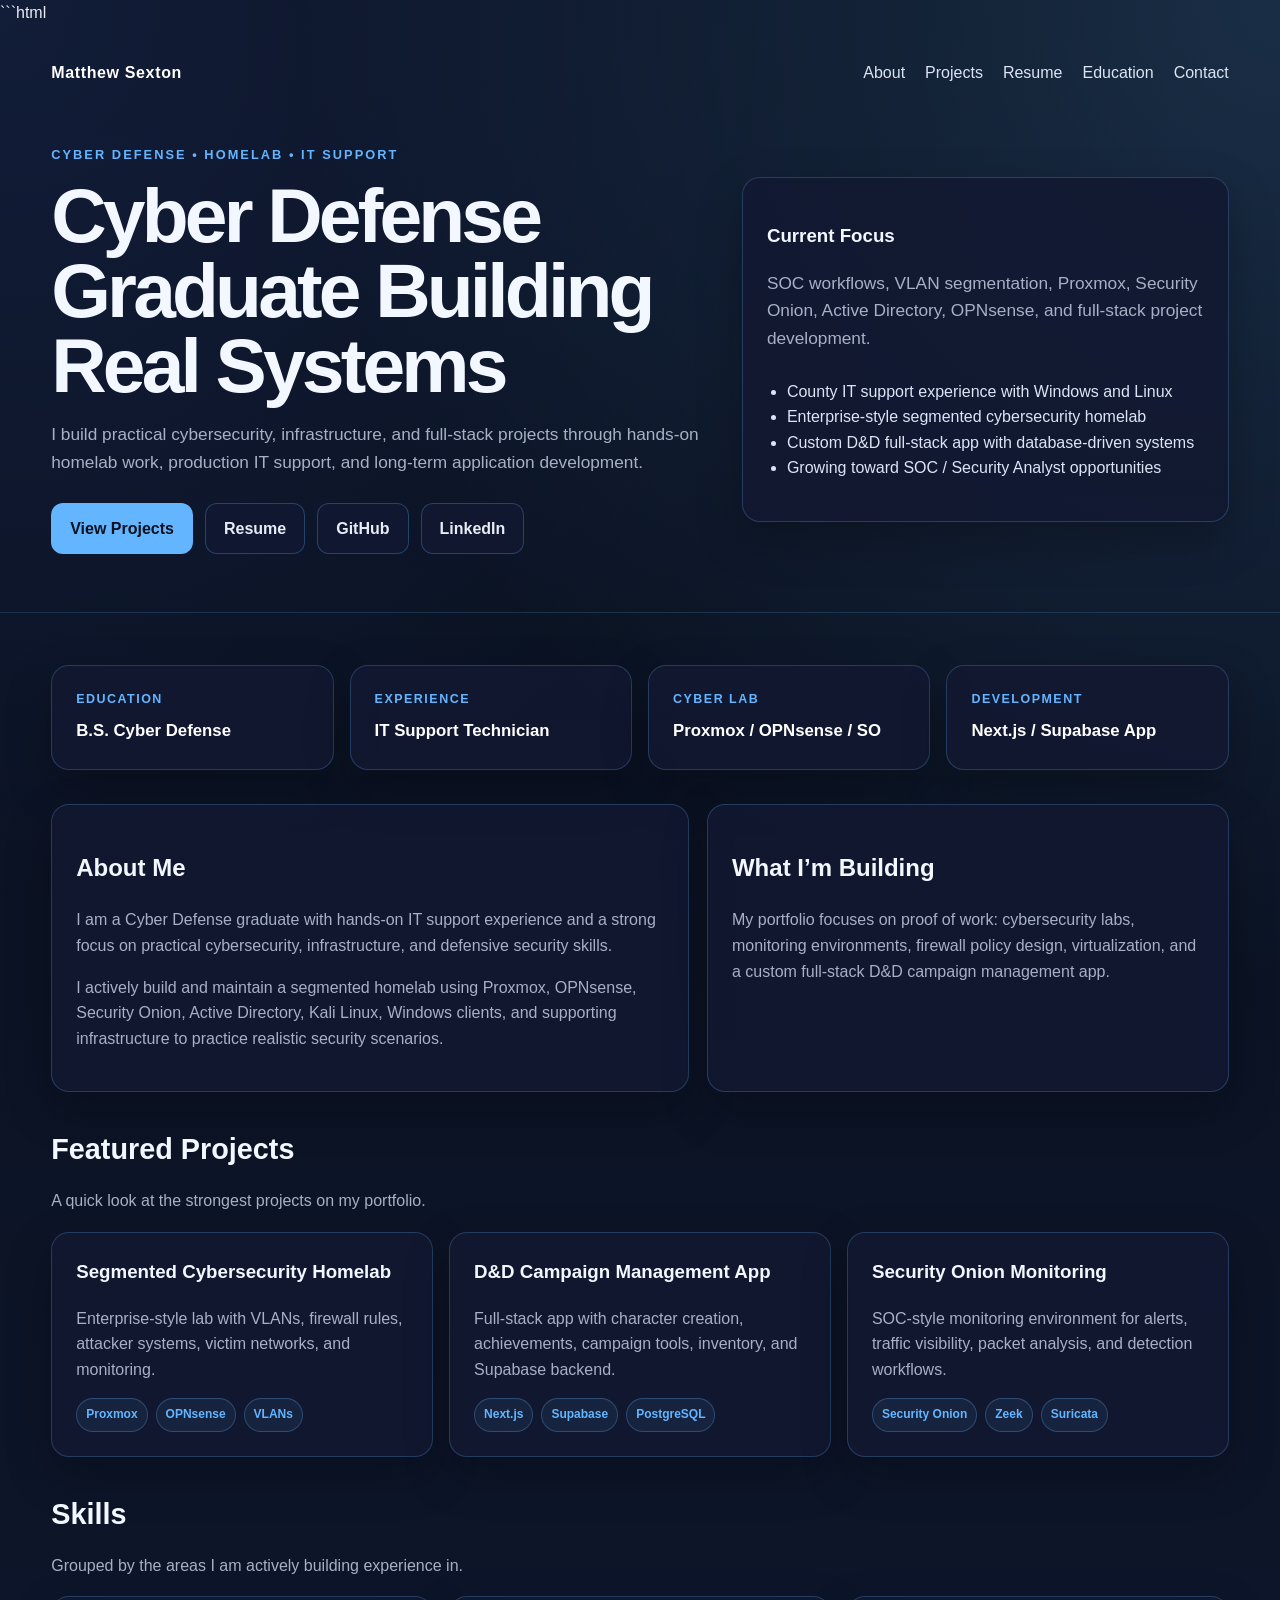
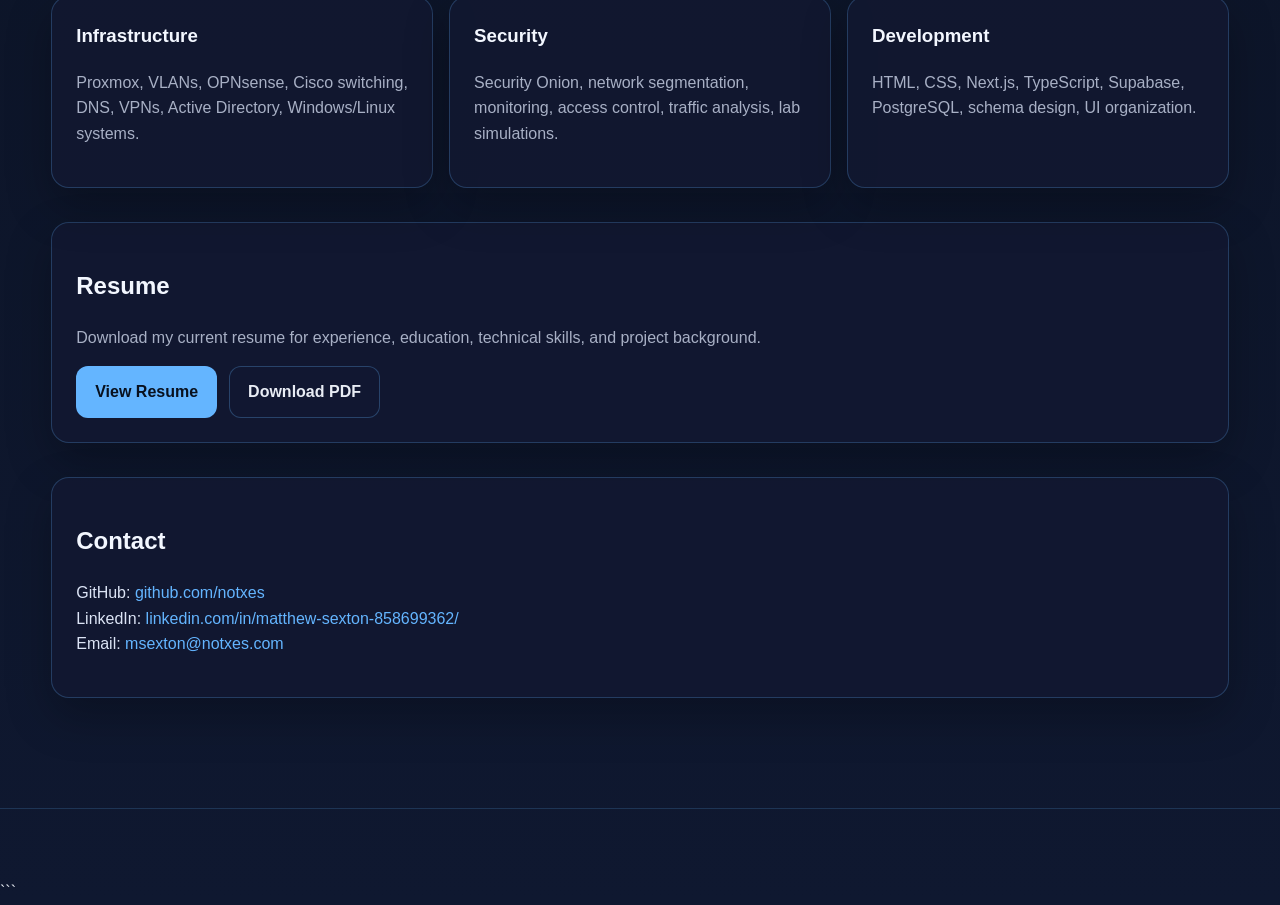
==== index.html @ 9b7f0217 "Update index.html" ====
```html
<!DOCTYPE html>
<html lang="en">
<head>
  <meta charset="UTF-8" />
  <meta name="viewport" content="width=device-width, initial-scale=1.0" />
  <title>Matthew Sexton | Cyber Defense</title>
  <meta name="description" content="Cyber Defense graduate, homelab builder, IT support technician, and full-stack project builder." />

  <style>
    * { box-sizing: border-box; }

    body {
      margin: 0;
      font-family: Arial, Helvetica, sans-serif;
      background:
        radial-gradient(circle at top right, rgba(100,181,255,.18), transparent 35%),
        radial-gradient(circle at top left, rgba(80,120,255,.12), transparent 32%),
        linear-gradient(180deg, #09101d 0%, #0f1830 100%);
      color: #e8ecf4;
      line-height: 1.6;
    }

    a { color: #64b5ff; text-decoration: none; }
    a:hover { text-decoration: underline; }

    .container {
      width: min(1180px, 92%);
      margin: 0 auto;
    }

    header {
      padding: 34px 0 58px;
      border-bottom: 1px solid rgba(100,181,255,.18);
    }

    nav {
      display: flex;
      justify-content: space-between;
      align-items: center;
      gap: 18px;
      flex-wrap: wrap;
      margin-bottom: 60px;
    }

    .brand {
      font-weight: 900;
      letter-spacing: .04em;
      color: #fff;
    }

    .nav-links {
      display: flex;
      gap: 20px;
      flex-wrap: wrap;
    }

    .nav-links a {
      color: #dce4f5;
    }

    .hero {
      display: grid;
      grid-template-columns: 1.15fr .85fr;
      gap: 32px;
      align-items: center;
    }

    .eyebrow {
      color: #64b5ff;
      font-size: .8rem;
      font-weight: 900;
      letter-spacing: .16em;
      text-transform: uppercase;
      margin-bottom: 12px;
    }

    h1 {
      margin: 0 0 18px;
      font-size: clamp(2.8rem, 6vw, 5rem);
      line-height: .98;
      letter-spacing: -.05em;
      color: #f3f7ff;
    }

    h2, h3 {
      color: #f3f7ff;
    }

    .hero p,
    .muted {
      color: #a8b0c5;
    }

    .hero p {
      max-width: 720px;
      font-size: 1.08rem;
      margin-bottom: 26px;
    }

    .cta-row {
      display: flex;
      gap: 12px;
      flex-wrap: wrap;
    }

    .btn {
      display: inline-flex;
      align-items: center;
      justify-content: center;
      padding: 12px 18px;
      border-radius: 12px;
      border: 1px solid rgba(100,181,255,.28);
      background: rgba(18,25,49,.88);
      color: #e8ecf4;
      font-weight: 800;
    }

    .btn.primary {
      background: #64b5ff;
      color: #08111f;
      border-color: transparent;
    }

    .btn:hover {
      text-decoration: none;
      transform: translateY(-1px);
    }

    .card {
      background: rgba(18,25,49,.84);
      border: 1px solid rgba(100,181,255,.24);
      border-radius: 18px;
      padding: 24px;
      box-shadow: 0 18px 45px rgba(0,0,0,.25);
    }

    .hero-card ul {
      padding-left: 20px;
      color: #dce4f5;
    }

    main {
      padding: 52px 0 76px;
    }

    section {
      margin-bottom: 34px;
    }

    .section-heading {
      margin-bottom: 18px;
    }

    .section-heading h2 {
      margin: 0 0 6px;
      font-size: 1.8rem;
    }

    .quick-grid,
    .project-grid,
    .skills-grid {
      display: grid;
      grid-template-columns: repeat(4, 1fr);
      gap: 16px;
    }

    .project-grid,
    .skills-grid {
      grid-template-columns: repeat(3, 1fr);
    }

    .mini-card span {
      display: block;
      color: #64b5ff;
      font-size: .78rem;
      font-weight: 900;
      letter-spacing: .12em;
      text-transform: uppercase;
      margin-bottom: 8px;
    }

    .mini-card strong {
      display: block;
      color: #fff;
      font-size: 1.05rem;
    }

    .project-card h3,
    .skill-card h3 {
      margin-top: 0;
    }

    .project-card p,
    .skill-card p {
      color: #a8b0c5;
    }

    .tag-row {
      display: flex;
      gap: 8px;
      flex-wrap: wrap;
      margin-top: 14px;
    }

    .tag {
      padding: 6px 9px;
      border-radius: 999px;
      border: 1px solid rgba(100,181,255,.28);
      color: #64b5ff;
      background: rgba(100,181,255,.08);
      font-size: .75rem;
      font-weight: 800;
    }

    .about-grid {
      display: grid;
      grid-template-columns: 1.1fr .9fr;
      gap: 18px;
    }

    .contact-card p {
      color: #dce4f5;
    }

    footer {
      padding: 26px 0 44px;
      border-top: 1px solid rgba(100,181,255,.18);
      color: #a8b0c5;
    }

    @media (max-width: 950px) {
      .hero,
      .about-grid,
      .quick-grid,
      .project-grid,
      .skills-grid {
        grid-template-columns: 1fr;
      }

      nav {
        align-items: flex-start;
      }
    }
  </style>
</head>

<body>
  <header>
    <div class="container">
      <nav>
        <div class="brand">Matthew Sexton</div>
        <div class="nav-links">
          <a href="#about">About</a>
          <a href="projects.html">Projects</a>
          <a href="#resume">Resume</a>
          <a href="education.html">Education</a>
          <a href="#contact">Contact</a>
        </div>
      </nav>

      <div class="hero">
        <div>
          <div class="eyebrow">Cyber Defense • Homelab • IT Support</div>
          <h1>Cyber Defense Graduate Building Real Systems</h1>
          <p>
            I build practical cybersecurity, infrastructure, and full-stack projects through hands-on homelab work,
            production IT support, and long-term application development.
          </p>

          <div class="cta-row">
            <a class="btn primary" href="projects.html">View Projects</a>
            <a class="btn" href="images/resume.pdf" target="_blank">Resume</a>
            <a class="btn" href="https://github.com/notxes" target="_blank" rel="noopener noreferrer">GitHub</a>
            <a class="btn" href="https://www.linkedin.com/in/matthew-sexton-858699362/" target="_blank" rel="noopener noreferrer">LinkedIn</a>
          </div>
        </div>

        <div class="card hero-card">
          <h3>Current Focus</h3>
          <p class="muted">
            SOC workflows, VLAN segmentation, Proxmox, Security Onion, Active Directory, OPNsense,
            and full-stack project development.
          </p>
          <ul>
            <li>County IT support experience with Windows and Linux</li>
            <li>Enterprise-style segmented cybersecurity homelab</li>
            <li>Custom D&D full-stack app with database-driven systems</li>
            <li>Growing toward SOC / Security Analyst opportunities</li>
          </ul>
        </div>
      </div>
    </div>
  </header>

  <main class="container">

    <section class="quick-grid">
      <div class="card mini-card"><span>Education</span><strong>B.S. Cyber Defense</strong></div>
      <div class="card mini-card"><span>Experience</span><strong>IT Support Technician</strong></div>
      <div class="card mini-card"><span>Cyber Lab</span><strong>Proxmox / OPNsense / SO</strong></div>
      <div class="card mini-card"><span>Development</span><strong>Next.js / Supabase App</strong></div>
    </section>

    <section id="about" class="about-grid">
      <div class="card">
        <h2>About Me</h2>
        <p class="muted">
          I am a Cyber Defense graduate with hands-on IT support experience and a strong focus on practical cybersecurity,
          infrastructure, and defensive security skills.
        </p>
        <p class="muted">
          I actively build and maintain a segmented homelab using Proxmox, OPNsense, Security Onion, Active Directory,
          Kali Linux, Windows clients, and supporting infrastructure to practice realistic security scenarios.
        </p>
      </div>

      <div class="card">
        <h2>What I’m Building</h2>
        <p class="muted">
          My portfolio focuses on proof of work: cybersecurity labs, monitoring environments, firewall policy design,
          virtualization, and a custom full-stack D&D campaign management app.
        </p>
      </div>
    </section>

    <section id="projects">
      <div class="section-heading">
        <h2>Featured Projects</h2>
        <p class="muted">A quick look at the strongest projects on my portfolio.</p>
      </div>

      <div class="project-grid">
        <article class="card project-card">
          <h3>Segmented Cybersecurity Homelab</h3>
          <p>Enterprise-style lab with VLANs, firewall rules, attacker systems, victim networks, and monitoring.</p>
          <div class="tag-row">
            <span class="tag">Proxmox</span><span class="tag">OPNsense</span><span class="tag">VLANs</span>
          </div>
        </article>

        <article class="card project-card">
          <h3>D&D Campaign Management App</h3>
          <p>Full-stack app with character creation, achievements, campaign tools, inventory, and Supabase backend.</p>
          <div class="tag-row">
            <span class="tag">Next.js</span><span class="tag">Supabase</span><span class="tag">PostgreSQL</span>
          </div>
        </article>

        <article class="card project-card">
          <h3>Security Onion Monitoring</h3>
          <p>SOC-style monitoring environment for alerts, traffic visibility, packet analysis, and detection workflows.</p>
          <div class="tag-row">
            <span class="tag">Security Onion</span><span class="tag">Zeek</span><span class="tag">Suricata</span>
          </div>
        </article>
      </div>
    </section>

    <section id="skills">
      <div class="section-heading">
        <h2>Skills</h2>
        <p class="muted">Grouped by the areas I am actively building experience in.</p>
      </div>

      <div class="skills-grid">
        <div class="card skill-card">
          <h3>Infrastructure</h3>
          <p>Proxmox, VLANs, OPNsense, Cisco switching, DNS, VPNs, Active Directory, Windows/Linux systems.</p>
        </div>

        <div class="card skill-card">
          <h3>Security</h3>
          <p>Security Onion, network segmentation, monitoring, access control, traffic analysis, lab simulations.</p>
        </div>

        <div class="card skill-card">
          <h3>Development</h3>
          <p>HTML, CSS, Next.js, TypeScript, Supabase, PostgreSQL, schema design, UI organization.</p>
        </div>
      </div>
    </section>

    <section id="resume" class="card">
      <h2>Resume</h2>
      <p class="muted">
        Download my current resume for experience, education, technical skills, and project background.
      </p>
      <div class="cta-row">
        <a class="btn primary" href="images/resume.pdf" target="_blank">View Resume</a>
        <a class="btn" href="images/resume.pdf" download>Download PDF</a>
      </div>
    </section>

    <section id="contact" class="card contact-card">
      <h2>Contact</h2>
      <p>
        GitHub: <a href="https://github.com/notxes" target="_blank" rel="noopener noreferrer">github.com/notxes</a><br />
        LinkedIn: <a href="https://www.linkedin.com/in/matthew-sexton-858699362/" target="_blank" rel="noopener noreferrer">linkedin.com/in/matthew-sexton-858699362/</a><br />
        Email: <a href="mailto:msexton@notxes.com">msexton@notxes.com</a>
      </p>
    </section>

  </main>

  <footer>
    <div class="container"></div>
  </footer>
</body>
</html>
```
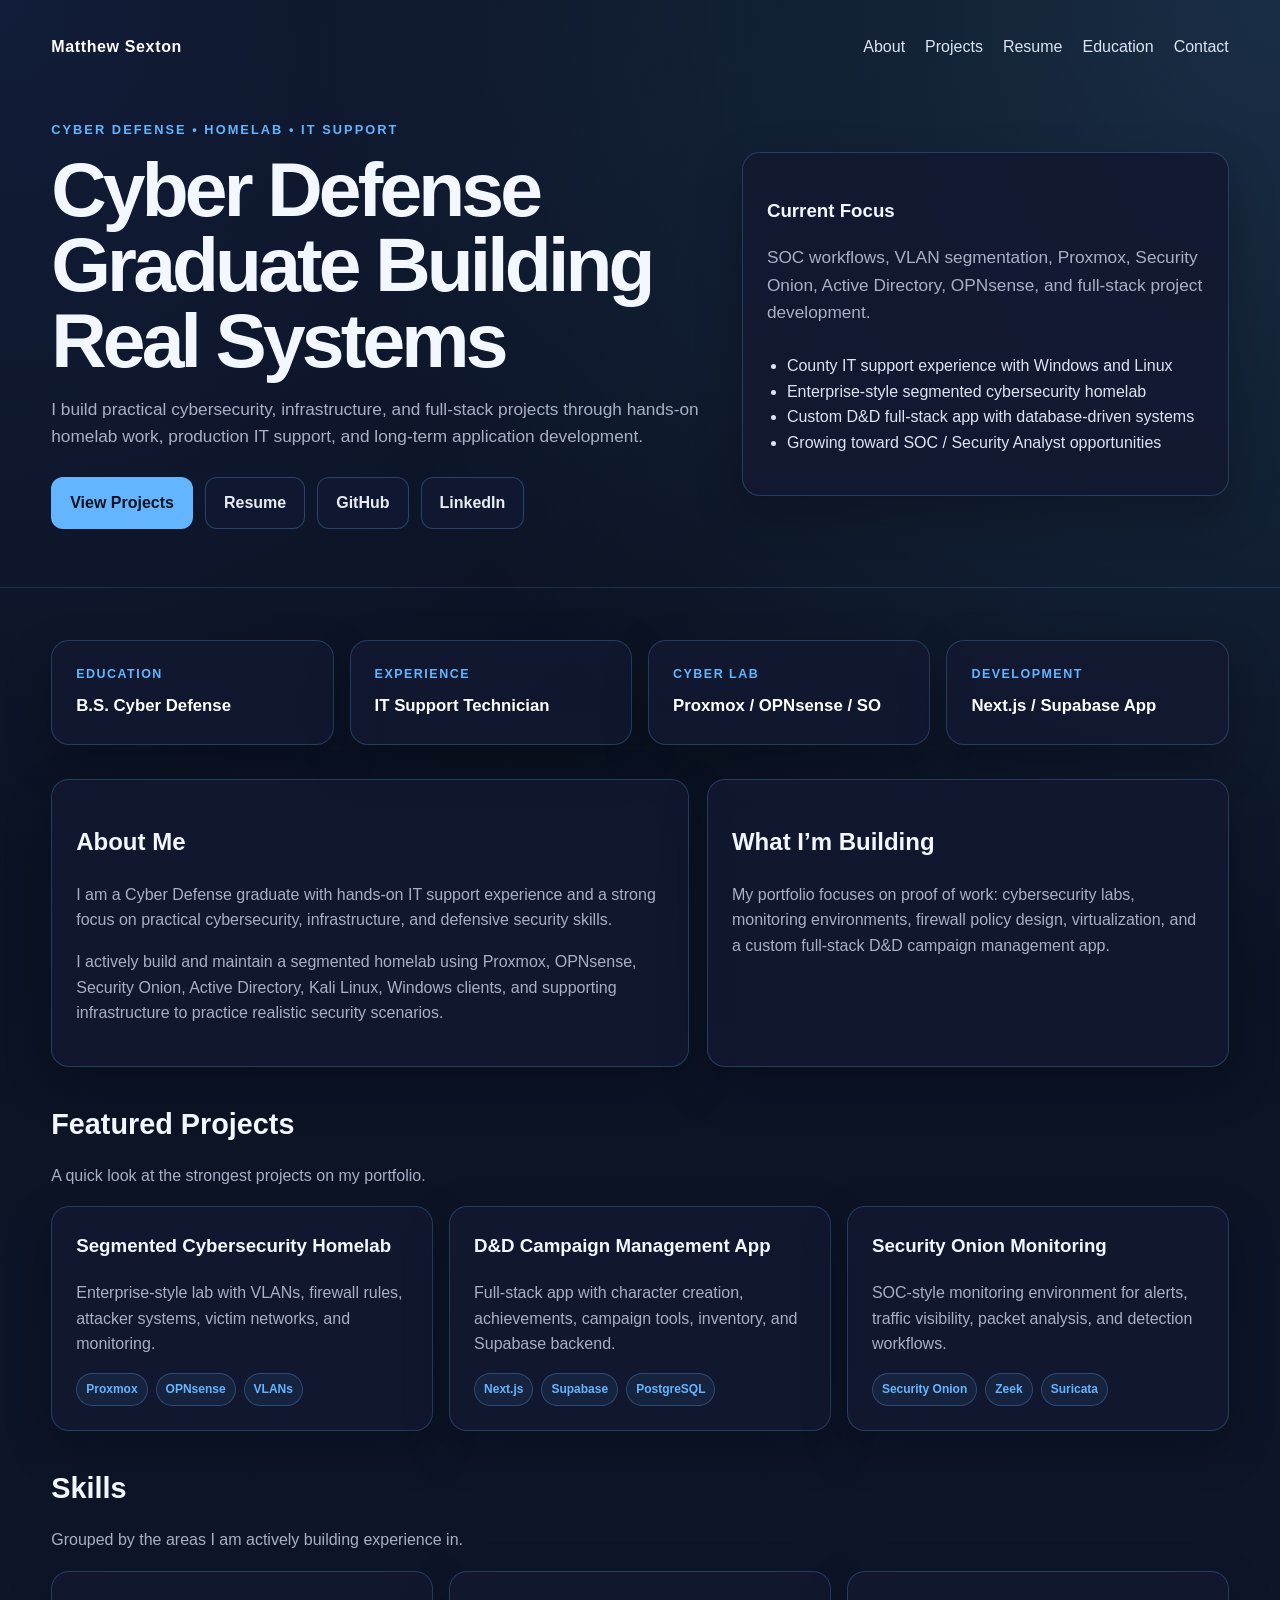
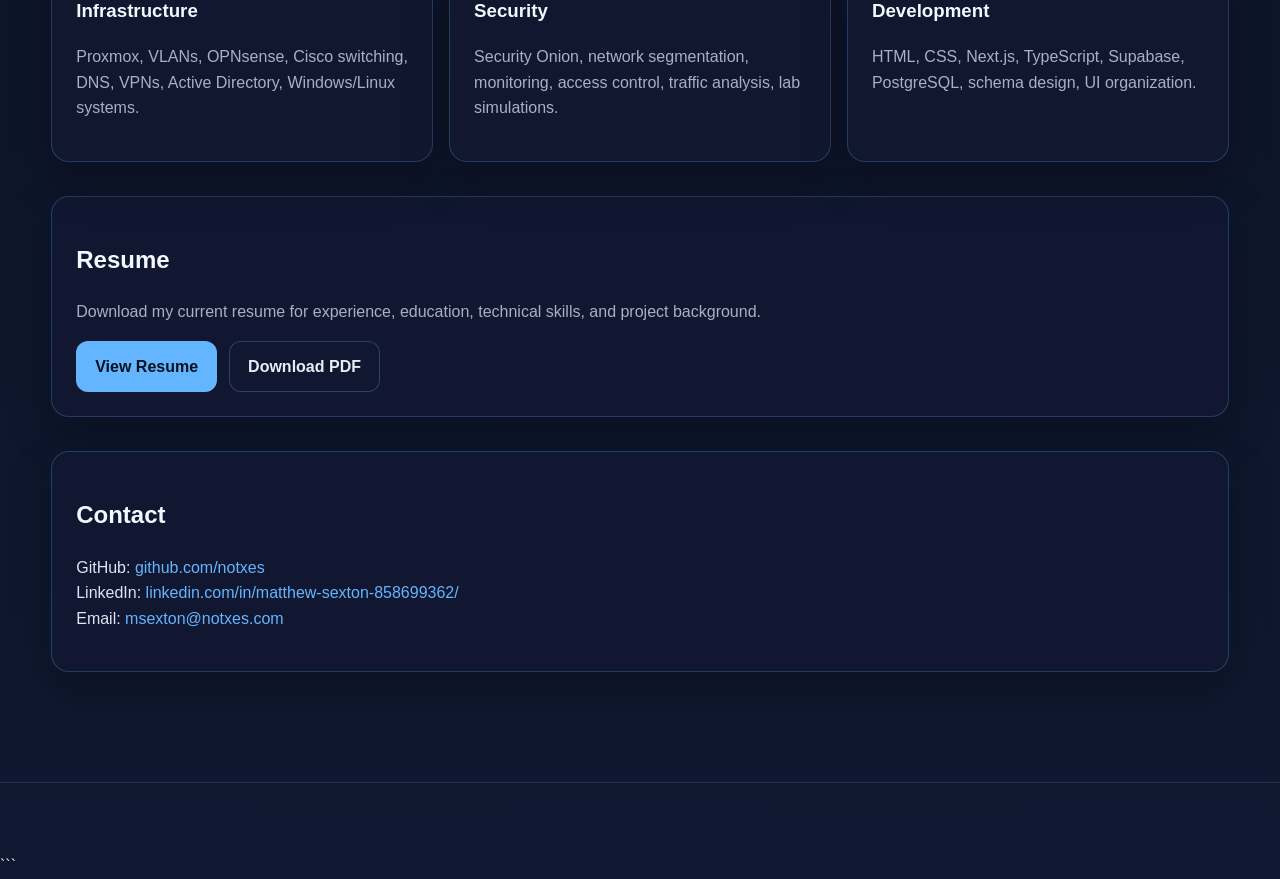
==== commit fa9935fc: "Update index.html" ====
--- a/index.html
+++ b/index.html
@@ -1,4 +1,3 @@
-```html
 <!DOCTYPE html>
 <html lang="en">
 <head>
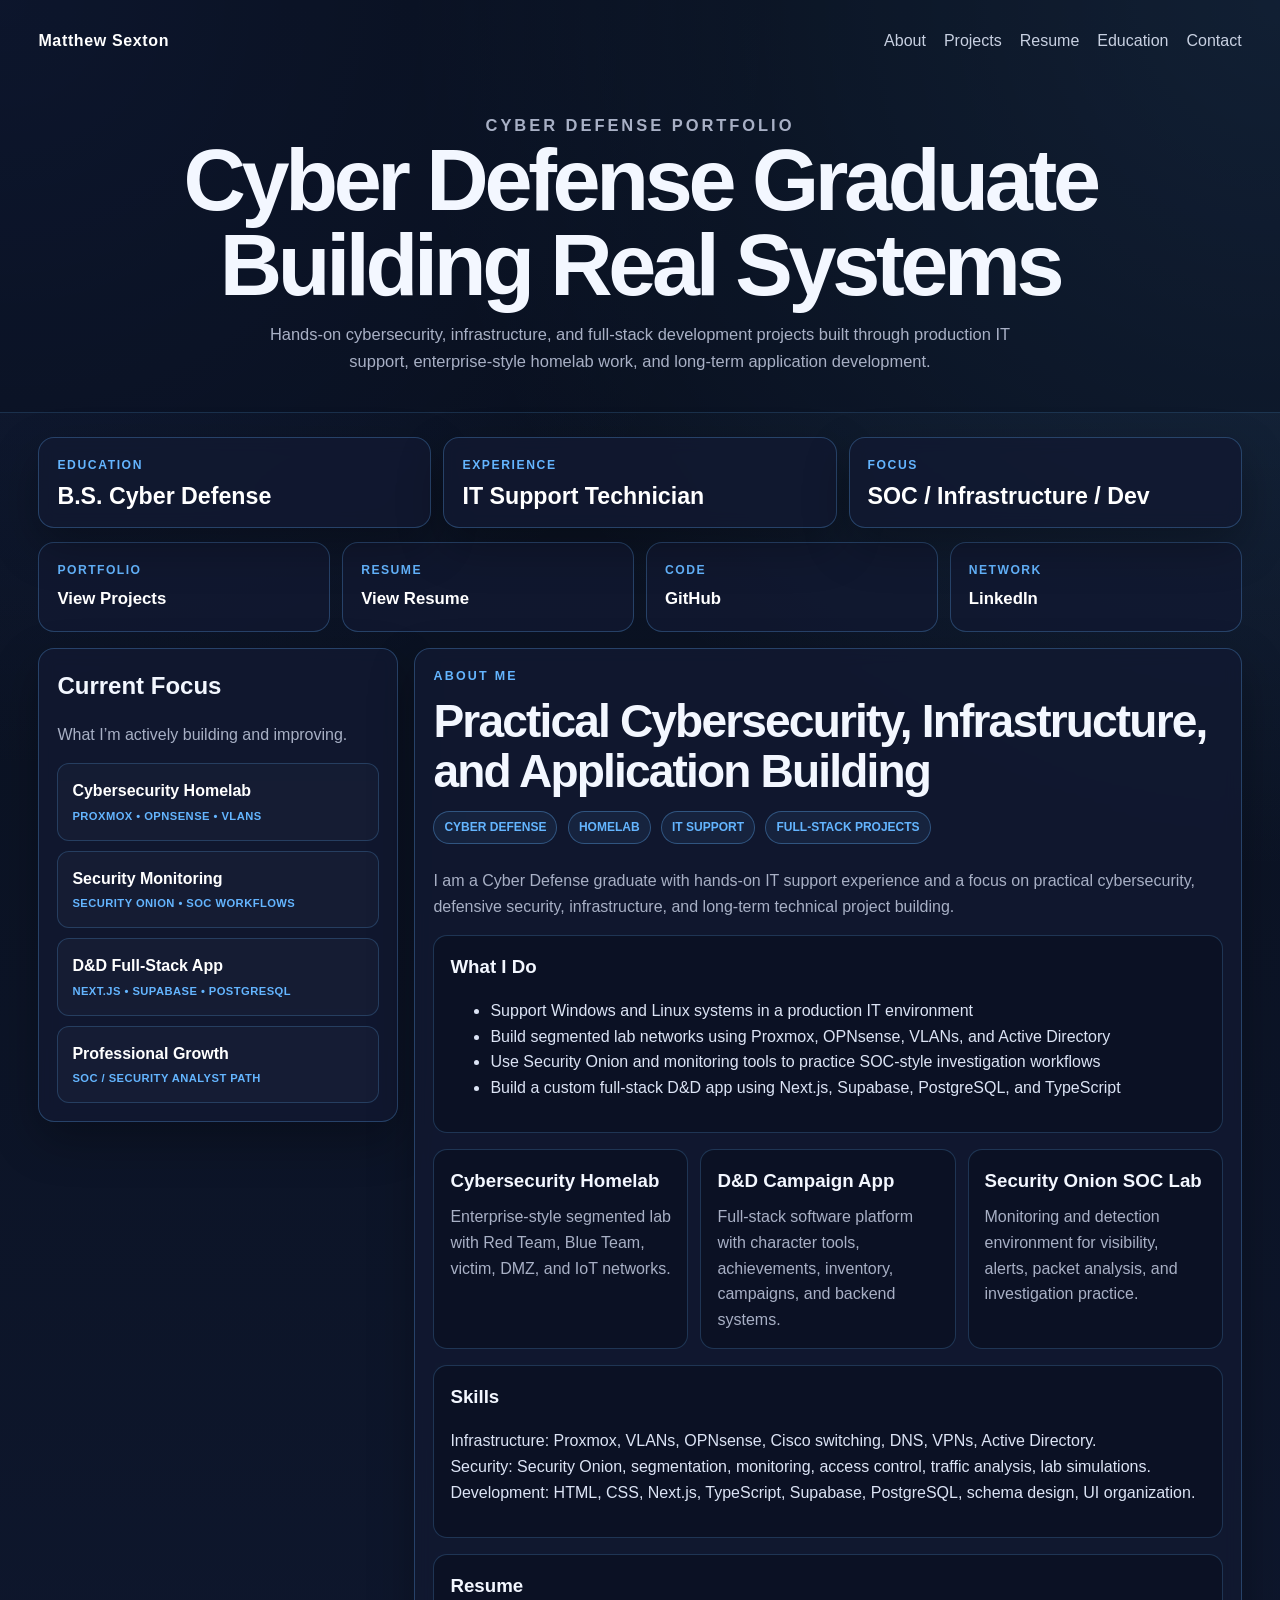
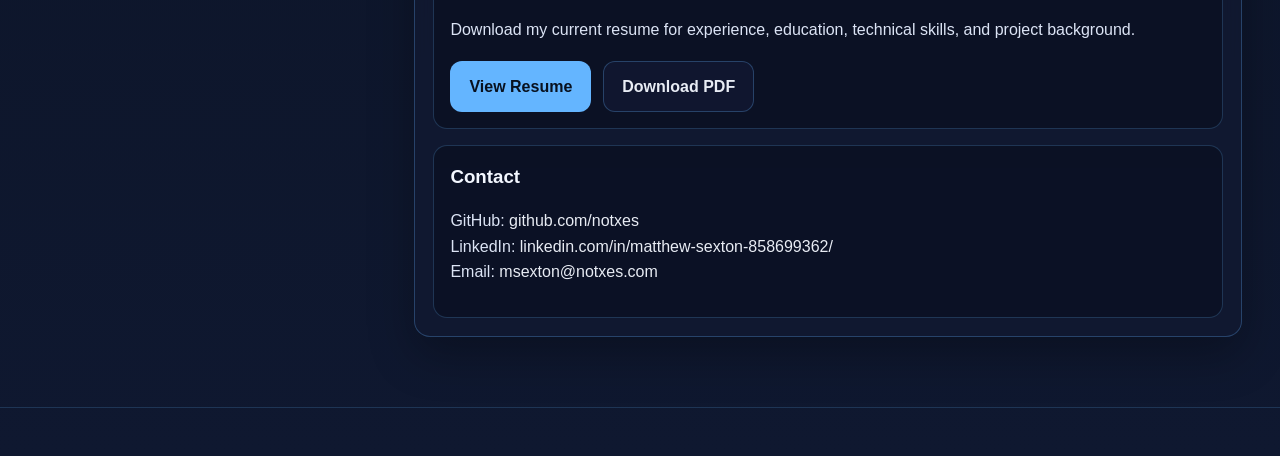
==== commit e522c4c8: "Update index.html" ====
--- a/index.html
+++ b/index.html
@@ -8,29 +8,33 @@
 
   <style>
     * { box-sizing: border-box; }
+    html { scroll-behavior: smooth; }
 
     body {
       margin: 0;
+      min-height: 100vh;
       font-family: Arial, Helvetica, sans-serif;
       background:
-        radial-gradient(circle at top right, rgba(100,181,255,.18), transparent 35%),
-        radial-gradient(circle at top left, rgba(80,120,255,.12), transparent 32%),
+        radial-gradient(circle at top right, rgba(100, 181, 255, 0.18), transparent 36%),
+        radial-gradient(circle at top left, rgba(80, 120, 255, 0.12), transparent 32%),
         linear-gradient(180deg, #09101d 0%, #0f1830 100%);
       color: #e8ecf4;
       line-height: 1.6;
     }
 
-    a { color: #64b5ff; text-decoration: none; }
-    a:hover { text-decoration: underline; }
-
-    .container {
-      width: min(1180px, 92%);
+    body, h1, h2, h3, p, li, span, small, strong, a, button { color: #e8ecf4; }
+    a { text-decoration: none; }
+    a:hover { color: #64b5ff; }
+
+    .shell {
+      width: min(1280px, 94%);
       margin: 0 auto;
     }
 
     header {
-      padding: 34px 0 58px;
-      border-bottom: 1px solid rgba(100,181,255,.18);
+      padding: 28px 0 34px;
+      border-bottom: 1px solid rgba(100, 181, 255, 0.18);
+      background: rgba(8, 15, 30, 0.45);
     }
 
     nav {
@@ -39,68 +43,250 @@
       align-items: center;
       gap: 18px;
       flex-wrap: wrap;
-      margin-bottom: 60px;
+      margin-bottom: 40px;
     }
 
     .brand {
       font-weight: 900;
-      letter-spacing: .04em;
-      color: #fff;
+      letter-spacing: 0.04em;
+      color: #ffffff;
     }
 
     .nav-links {
       display: flex;
-      gap: 20px;
+      gap: 18px;
       flex-wrap: wrap;
     }
 
     .nav-links a {
       color: #dce4f5;
+      opacity: 0.9;
     }
 
     .hero {
+      text-align: center;
+      padding: 18px 0 4px;
+    }
+
+    .eyebrow {
+      margin: 0 0 10px;
+      color: #64b5ff;
+      font-weight: 900;
+      letter-spacing: 0.18em;
+      text-transform: uppercase;
+      font-size: 0.78rem;
+    }
+
+    .hero h1 {
+      margin: 0 0 14px;
+      color: #f3f7ff;
+      font-size: clamp(3rem, 7vw, 5.4rem);
+      line-height: 0.98;
+      font-weight: 900;
+      letter-spacing: -0.05em;
+    }
+
+    .hero p {
+      margin: 0 auto;
+      max-width: 780px;
+      color: #a8b0c5;
+      font-size: 1.03rem;
+    }
+
+    main { padding: 24px 0 70px; }
+
+    .card-glass {
+      background: rgba(18, 25, 49, 0.82);
+      border: 1px solid rgba(100, 181, 255, 0.28);
+      border-radius: 16px;
+      box-shadow: 0 18px 46px rgba(0, 0, 0, 0.28);
+      backdrop-filter: blur(8px);
+    }
+
+    .stats {
       display: grid;
-      grid-template-columns: 1.15fr .85fr;
-      gap: 32px;
-      align-items: center;
-    }
-
-    .eyebrow {
+      grid-template-columns: repeat(3, 1fr);
+      gap: 12px;
+      margin-bottom: 14px;
+    }
+
+    .stat {
+      padding: 18px;
+    }
+
+    .stat span {
+      display: block;
       color: #64b5ff;
-      font-size: .8rem;
-      font-weight: 900;
-      letter-spacing: .16em;
+      font-size: 0.76rem;
+      font-weight: 900;
+      letter-spacing: 0.13em;
       text-transform: uppercase;
-      margin-bottom: 12px;
-    }
-
-    h1 {
-      margin: 0 0 18px;
-      font-size: clamp(2.8rem, 6vw, 5rem);
-      line-height: .98;
-      letter-spacing: -.05em;
+    }
+
+    .stat strong {
+      display: block;
+      margin-top: 8px;
+      color: #ffffff;
+      font-size: 1.45rem;
+      line-height: 1.1;
+    }
+
+    .hero-actions {
+      display: grid;
+      grid-template-columns: 1fr 1fr 1fr 1fr;
+      gap: 12px;
+      margin-bottom: 16px;
+    }
+
+    .action-card {
+      display: block;
+      padding: 18px;
+      border-radius: 16px;
+      background: rgba(18, 25, 49, 0.82);
+      border: 1px solid rgba(100, 181, 255, 0.28);
+      transition: 0.18s ease;
+    }
+
+    .action-card:hover {
+      transform: translateY(-2px);
+      background: rgba(100, 181, 255, 0.1);
+      border-color: rgba(100, 181, 255, 0.62);
+    }
+
+    .action-card span {
+      display: block;
+      color: #64b5ff;
+      font-size: 0.76rem;
+      font-weight: 900;
+      letter-spacing: 0.12em;
+      text-transform: uppercase;
+      margin-bottom: 6px;
+    }
+
+    .action-card strong {
+      color: #fff;
+      font-size: 1.05rem;
+    }
+
+    .workspace {
+      display: grid;
+      grid-template-columns: 360px minmax(0, 1fr);
+      gap: 16px;
+      align-items: start;
+    }
+
+    .side-panel,
+    .main-panel {
+      padding: 18px;
+    }
+
+    .side-panel {
+      position: sticky;
+      top: 16px;
+    }
+
+    .side-panel h2,
+    .main-panel h2,
+    .section-title {
+      margin: 0 0 14px;
       color: #f3f7ff;
     }
 
-    h2, h3 {
-      color: #f3f7ff;
-    }
-
-    .hero p,
+    .side-panel p,
     .muted {
       color: #a8b0c5;
     }
 
-    .hero p {
-      max-width: 720px;
-      font-size: 1.08rem;
-      margin-bottom: 26px;
+    .focus-item {
+      display: block;
+      padding: 14px;
+      margin-top: 10px;
+      border: 1px solid rgba(100, 181, 255, 0.22);
+      border-radius: 12px;
+      background: rgba(255, 255, 255, 0.025);
+    }
+
+    .focus-item strong {
+      display: block;
+      color: #ffffff;
+    }
+
+    .focus-item small {
+      display: block;
+      margin-top: 4px;
+      color: #64b5ff;
+      text-transform: uppercase;
+      font-size: 0.7rem;
+      font-weight: 900;
+      letter-spacing: 0.04em;
+    }
+
+    .main-panel h2 {
+      font-size: clamp(1.8rem, 3.6vw, 3.2rem);
+      line-height: 1.08;
+      letter-spacing: -0.04em;
+    }
+
+    .badge {
+      display: inline-block;
+      color: #64b5ff;
+      border: 1px solid rgba(100, 181, 255, 0.34);
+      background: rgba(100, 181, 255, 0.08);
+      border-radius: 999px;
+      padding: 6px 10px;
+      font-size: 0.75rem;
+      font-weight: 900;
+      text-transform: uppercase;
+      margin: 0 6px 8px 0;
+    }
+
+    .detail-box {
+      margin-top: 16px;
+      padding: 16px;
+      border: 1px solid rgba(100, 181, 255, 0.22);
+      border-radius: 14px;
+      background: rgba(5, 10, 22, 0.42);
+    }
+
+    .detail-box h3 {
+      margin: 0 0 10px;
+      color: #f3f7ff;
+    }
+
+    .detail-box p,
+    .detail-box li {
+      color: #dce4f5;
+    }
+
+    .feature-grid {
+      display: grid;
+      grid-template-columns: repeat(3, 1fr);
+      gap: 12px;
+      margin-top: 16px;
+    }
+
+    .feature-card {
+      padding: 16px;
+      border: 1px solid rgba(100, 181, 255, 0.22);
+      border-radius: 14px;
+      background: rgba(5, 10, 22, 0.42);
+    }
+
+    .feature-card h3 {
+      margin: 0 0 8px;
+      color: #f3f7ff;
+    }
+
+    .feature-card p {
+      margin: 0;
+      color: #a8b0c5;
     }
 
     .cta-row {
       display: flex;
+      flex-wrap: wrap;
       gap: 12px;
-      flex-wrap: wrap;
+      margin-top: 18px;
     }
 
     .btn {
@@ -109,8 +295,8 @@
       justify-content: center;
       padding: 12px 18px;
       border-radius: 12px;
-      border: 1px solid rgba(100,181,255,.28);
-      background: rgba(18,25,49,.88);
+      border: 1px solid rgba(100, 181, 255, 0.28);
+      background: rgba(18, 25, 49, 0.88);
       color: #e8ecf4;
       font-weight: 800;
     }
@@ -121,124 +307,25 @@
       border-color: transparent;
     }
 
-    .btn:hover {
-      text-decoration: none;
-      transform: translateY(-1px);
-    }
-
-    .card {
-      background: rgba(18,25,49,.84);
-      border: 1px solid rgba(100,181,255,.24);
-      border-radius: 18px;
-      padding: 24px;
-      box-shadow: 0 18px 45px rgba(0,0,0,.25);
-    }
-
-    .hero-card ul {
-      padding-left: 20px;
-      color: #dce4f5;
-    }
-
-    main {
-      padding: 52px 0 76px;
-    }
-
-    section {
-      margin-bottom: 34px;
-    }
-
-    .section-heading {
-      margin-bottom: 18px;
-    }
-
-    .section-heading h2 {
-      margin: 0 0 6px;
-      font-size: 1.8rem;
-    }
-
-    .quick-grid,
-    .project-grid,
-    .skills-grid {
-      display: grid;
-      grid-template-columns: repeat(4, 1fr);
-      gap: 16px;
-    }
-
-    .project-grid,
-    .skills-grid {
-      grid-template-columns: repeat(3, 1fr);
-    }
-
-    .mini-card span {
-      display: block;
-      color: #64b5ff;
-      font-size: .78rem;
-      font-weight: 900;
-      letter-spacing: .12em;
-      text-transform: uppercase;
-      margin-bottom: 8px;
-    }
-
-    .mini-card strong {
-      display: block;
-      color: #fff;
-      font-size: 1.05rem;
-    }
-
-    .project-card h3,
-    .skill-card h3 {
-      margin-top: 0;
-    }
-
-    .project-card p,
-    .skill-card p {
-      color: #a8b0c5;
-    }
-
-    .tag-row {
-      display: flex;
-      gap: 8px;
-      flex-wrap: wrap;
-      margin-top: 14px;
-    }
-
-    .tag {
-      padding: 6px 9px;
-      border-radius: 999px;
-      border: 1px solid rgba(100,181,255,.28);
-      color: #64b5ff;
-      background: rgba(100,181,255,.08);
-      font-size: .75rem;
-      font-weight: 800;
-    }
-
-    .about-grid {
-      display: grid;
-      grid-template-columns: 1.1fr .9fr;
-      gap: 18px;
-    }
-
-    .contact-card p {
-      color: #dce4f5;
+    .section-block {
+      margin-top: 16px;
     }
 
     footer {
-      padding: 26px 0 44px;
-      border-top: 1px solid rgba(100,181,255,.18);
-      color: #a8b0c5;
-    }
-
-    @media (max-width: 950px) {
-      .hero,
-      .about-grid,
-      .quick-grid,
-      .project-grid,
-      .skills-grid {
+      padding: 24px 0;
+      border-top: 1px solid rgba(100, 181, 255, 0.18);
+    }
+
+    @media (max-width: 1000px) {
+      .stats,
+      .hero-actions,
+      .workspace,
+      .feature-grid {
         grid-template-columns: 1fr;
       }
 
-      nav {
-        align-items: flex-start;
+      .side-panel {
+        position: static;
       }
     }
   </style>
@@ -246,7 +333,7 @@
 
 <body>
   <header>
-    <div class="container">
+    <div class="shell">
       <nav>
         <div class="brand">Matthew Sexton</div>
         <div class="nav-links">
@@ -258,153 +345,108 @@
         </div>
       </nav>
 
-      <div class="hero">
-        <div>
-          <div class="eyebrow">Cyber Defense • Homelab • IT Support</div>
-          <h1>Cyber Defense Graduate Building Real Systems</h1>
-          <p>
-            I build practical cybersecurity, infrastructure, and full-stack projects through hands-on homelab work,
-            production IT support, and long-term application development.
-          </p>
-
-          <div class="cta-row">
-            <a class="btn primary" href="projects.html">View Projects</a>
-            <a class="btn" href="images/resume.pdf" target="_blank">Resume</a>
-            <a class="btn" href="https://github.com/notxes" target="_blank" rel="noopener noreferrer">GitHub</a>
-            <a class="btn" href="https://www.linkedin.com/in/matthew-sexton-858699362/" target="_blank" rel="noopener noreferrer">LinkedIn</a>
-          </div>
-        </div>
-
-        <div class="card hero-card">
-          <h3>Current Focus</h3>
-          <p class="muted">
-            SOC workflows, VLAN segmentation, Proxmox, Security Onion, Active Directory, OPNsense,
-            and full-stack project development.
-          </p>
-          <ul>
-            <li>County IT support experience with Windows and Linux</li>
-            <li>Enterprise-style segmented cybersecurity homelab</li>
-            <li>Custom D&D full-stack app with database-driven systems</li>
-            <li>Growing toward SOC / Security Analyst opportunities</li>
-          </ul>
-        </div>
-      </div>
+      <section class="hero">
+        <p class="eyebrow">Cyber Defense Portfolio</p>
+        <h1>Cyber Defense Graduate Building Real Systems</h1>
+        <p>Hands-on cybersecurity, infrastructure, and full-stack development projects built through production IT support, enterprise-style homelab work, and long-term application development.</p>
+      </section>
     </div>
   </header>
 
-  <main class="container">
-
-    <section class="quick-grid">
-      <div class="card mini-card"><span>Education</span><strong>B.S. Cyber Defense</strong></div>
-      <div class="card mini-card"><span>Experience</span><strong>IT Support Technician</strong></div>
-      <div class="card mini-card"><span>Cyber Lab</span><strong>Proxmox / OPNsense / SO</strong></div>
-      <div class="card mini-card"><span>Development</span><strong>Next.js / Supabase App</strong></div>
+  <main class="shell">
+    <section class="stats">
+      <div class="stat card-glass"><span>Education</span><strong>B.S. Cyber Defense</strong></div>
+      <div class="stat card-glass"><span>Experience</span><strong>IT Support Technician</strong></div>
+      <div class="stat card-glass"><span>Focus</span><strong>SOC / Infrastructure / Dev</strong></div>
     </section>
 
-    <section id="about" class="about-grid">
-      <div class="card">
-        <h2>About Me</h2>
+    <section class="hero-actions">
+      <a class="action-card" href="projects.html"><span>Portfolio</span><strong>View Projects</strong></a>
+      <a class="action-card" href="images/resume.pdf" target="_blank"><span>Resume</span><strong>View Resume</strong></a>
+      <a class="action-card" href="https://github.com/notxes" target="_blank" rel="noopener noreferrer"><span>Code</span><strong>GitHub</strong></a>
+      <a class="action-card" href="https://www.linkedin.com/in/matthew-sexton-858699362/" target="_blank" rel="noopener noreferrer"><span>Network</span><strong>LinkedIn</strong></a>
+    </section>
+
+    <section class="workspace">
+      <aside class="side-panel card-glass">
+        <h2>Current Focus</h2>
+        <p>What I’m actively building and improving.</p>
+
+        <div class="focus-item"><strong>Cybersecurity Homelab</strong><small>Proxmox • OPNsense • VLANs</small></div>
+        <div class="focus-item"><strong>Security Monitoring</strong><small>Security Onion • SOC workflows</small></div>
+        <div class="focus-item"><strong>D&D Full-Stack App</strong><small>Next.js • Supabase • PostgreSQL</small></div>
+        <div class="focus-item"><strong>Professional Growth</strong><small>SOC / Security Analyst path</small></div>
+      </aside>
+
+      <section class="main-panel card-glass" id="about">
+        <p class="eyebrow">About Me</p>
+        <h2>Practical Cybersecurity, Infrastructure, and Application Building</h2>
+        <div>
+          <span class="badge">Cyber Defense</span>
+          <span class="badge">Homelab</span>
+          <span class="badge">IT Support</span>
+          <span class="badge">Full-Stack Projects</span>
+        </div>
+
         <p class="muted">
-          I am a Cyber Defense graduate with hands-on IT support experience and a strong focus on practical cybersecurity,
-          infrastructure, and defensive security skills.
+          I am a Cyber Defense graduate with hands-on IT support experience and a focus on practical cybersecurity, defensive security, infrastructure, and long-term technical project building.
         </p>
-        <p class="muted">
-          I actively build and maintain a segmented homelab using Proxmox, OPNsense, Security Onion, Active Directory,
-          Kali Linux, Windows clients, and supporting infrastructure to practice realistic security scenarios.
-        </p>
-      </div>
-
-      <div class="card">
-        <h2>What I’m Building</h2>
-        <p class="muted">
-          My portfolio focuses on proof of work: cybersecurity labs, monitoring environments, firewall policy design,
-          virtualization, and a custom full-stack D&D campaign management app.
-        </p>
-      </div>
+
+        <div class="detail-box">
+          <h3>What I Do</h3>
+          <ul>
+            <li>Support Windows and Linux systems in a production IT environment</li>
+            <li>Build segmented lab networks using Proxmox, OPNsense, VLANs, and Active Directory</li>
+            <li>Use Security Onion and monitoring tools to practice SOC-style investigation workflows</li>
+            <li>Build a custom full-stack D&D app using Next.js, Supabase, PostgreSQL, and TypeScript</li>
+          </ul>
+        </div>
+
+        <div class="feature-grid section-block" id="projects">
+          <div class="feature-card">
+            <h3>Cybersecurity Homelab</h3>
+            <p>Enterprise-style segmented lab with Red Team, Blue Team, victim, DMZ, and IoT networks.</p>
+          </div>
+          <div class="feature-card">
+            <h3>D&D Campaign App</h3>
+            <p>Full-stack software platform with character tools, achievements, inventory, campaigns, and backend systems.</p>
+          </div>
+          <div class="feature-card">
+            <h3>Security Onion SOC Lab</h3>
+            <p>Monitoring and detection environment for visibility, alerts, packet analysis, and investigation practice.</p>
+          </div>
+        </div>
+
+        <div class="detail-box section-block" id="skills">
+          <h3>Skills</h3>
+          <p>
+            Infrastructure: Proxmox, VLANs, OPNsense, Cisco switching, DNS, VPNs, Active Directory.<br>
+            Security: Security Onion, segmentation, monitoring, access control, traffic analysis, lab simulations.<br>
+            Development: HTML, CSS, Next.js, TypeScript, Supabase, PostgreSQL, schema design, UI organization.
+          </p>
+        </div>
+
+        <div class="detail-box section-block" id="resume">
+          <h3>Resume</h3>
+          <p>Download my current resume for experience, education, technical skills, and project background.</p>
+          <div class="cta-row">
+            <a class="btn primary" href="images/resume.pdf" target="_blank">View Resume</a>
+            <a class="btn" href="images/resume.pdf" download>Download PDF</a>
+          </div>
+        </div>
+
+        <div class="detail-box section-block" id="contact">
+          <h3>Contact</h3>
+          <p>
+            GitHub: <a href="https://github.com/notxes" target="_blank" rel="noopener noreferrer">github.com/notxes</a><br>
+            LinkedIn: <a href="https://www.linkedin.com/in/matthew-sexton-858699362/" target="_blank" rel="noopener noreferrer">linkedin.com/in/matthew-sexton-858699362/</a><br>
+            Email: <a href="mailto:msexton@notxes.com">msexton@notxes.com</a>
+          </p>
+        </div>
+      </section>
     </section>
-
-    <section id="projects">
-      <div class="section-heading">
-        <h2>Featured Projects</h2>
-        <p class="muted">A quick look at the strongest projects on my portfolio.</p>
-      </div>
-
-      <div class="project-grid">
-        <article class="card project-card">
-          <h3>Segmented Cybersecurity Homelab</h3>
-          <p>Enterprise-style lab with VLANs, firewall rules, attacker systems, victim networks, and monitoring.</p>
-          <div class="tag-row">
-            <span class="tag">Proxmox</span><span class="tag">OPNsense</span><span class="tag">VLANs</span>
-          </div>
-        </article>
-
-        <article class="card project-card">
-          <h3>D&D Campaign Management App</h3>
-          <p>Full-stack app with character creation, achievements, campaign tools, inventory, and Supabase backend.</p>
-          <div class="tag-row">
-            <span class="tag">Next.js</span><span class="tag">Supabase</span><span class="tag">PostgreSQL</span>
-          </div>
-        </article>
-
-        <article class="card project-card">
-          <h3>Security Onion Monitoring</h3>
-          <p>SOC-style monitoring environment for alerts, traffic visibility, packet analysis, and detection workflows.</p>
-          <div class="tag-row">
-            <span class="tag">Security Onion</span><span class="tag">Zeek</span><span class="tag">Suricata</span>
-          </div>
-        </article>
-      </div>
-    </section>
-
-    <section id="skills">
-      <div class="section-heading">
-        <h2>Skills</h2>
-        <p class="muted">Grouped by the areas I am actively building experience in.</p>
-      </div>
-
-      <div class="skills-grid">
-        <div class="card skill-card">
-          <h3>Infrastructure</h3>
-          <p>Proxmox, VLANs, OPNsense, Cisco switching, DNS, VPNs, Active Directory, Windows/Linux systems.</p>
-        </div>
-
-        <div class="card skill-card">
-          <h3>Security</h3>
-          <p>Security Onion, network segmentation, monitoring, access control, traffic analysis, lab simulations.</p>
-        </div>
-
-        <div class="card skill-card">
-          <h3>Development</h3>
-          <p>HTML, CSS, Next.js, TypeScript, Supabase, PostgreSQL, schema design, UI organization.</p>
-        </div>
-      </div>
-    </section>
-
-    <section id="resume" class="card">
-      <h2>Resume</h2>
-      <p class="muted">
-        Download my current resume for experience, education, technical skills, and project background.
-      </p>
-      <div class="cta-row">
-        <a class="btn primary" href="images/resume.pdf" target="_blank">View Resume</a>
-        <a class="btn" href="images/resume.pdf" download>Download PDF</a>
-      </div>
-    </section>
-
-    <section id="contact" class="card contact-card">
-      <h2>Contact</h2>
-      <p>
-        GitHub: <a href="https://github.com/notxes" target="_blank" rel="noopener noreferrer">github.com/notxes</a><br />
-        LinkedIn: <a href="https://www.linkedin.com/in/matthew-sexton-858699362/" target="_blank" rel="noopener noreferrer">linkedin.com/in/matthew-sexton-858699362/</a><br />
-        Email: <a href="mailto:msexton@notxes.com">msexton@notxes.com</a>
-      </p>
-    </section>
-
   </main>
 
-  <footer>
-    <div class="container"></div>
-  </footer>
+  <footer><div class="shell"></div></footer>
 </body>
 </html>
-```
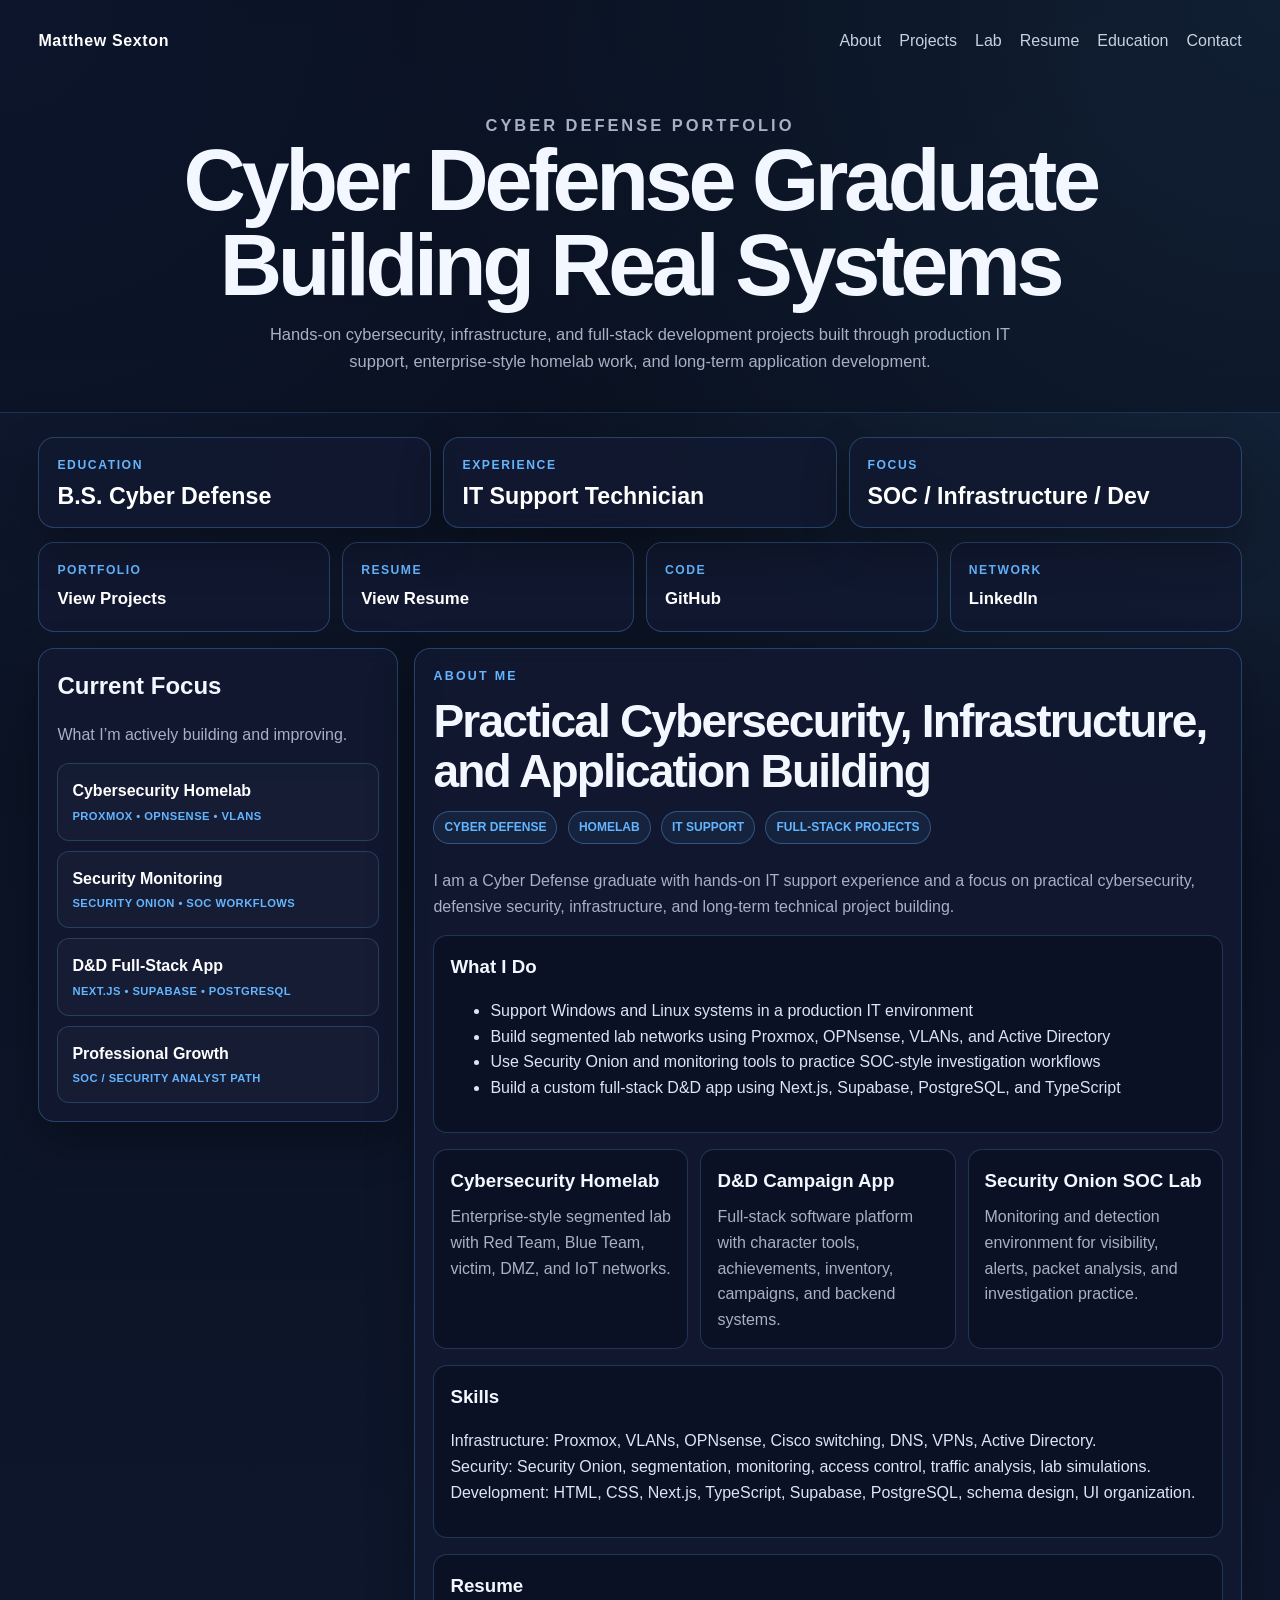
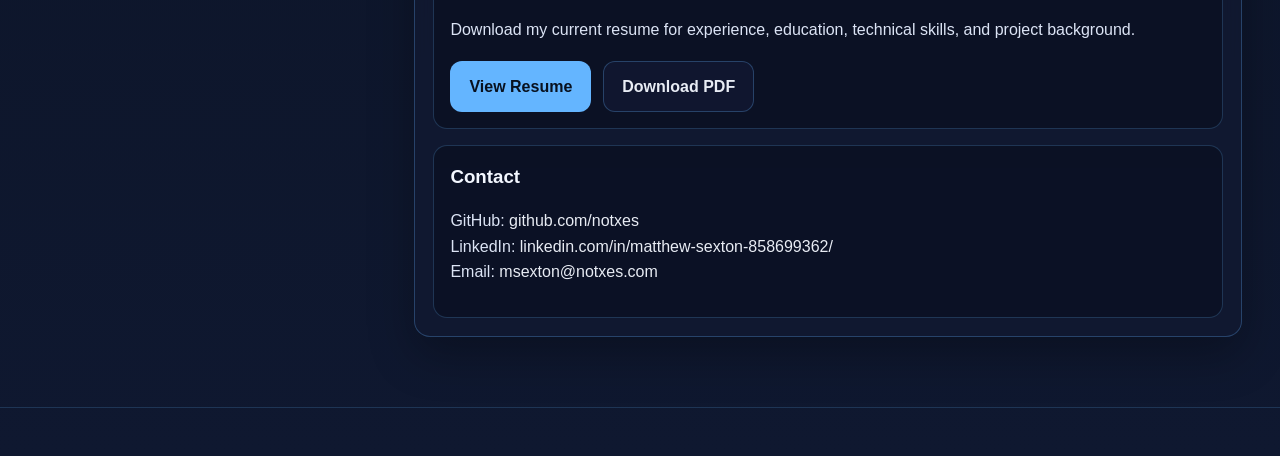
==== commit 30c644de: "Update index.html" ====
--- a/index.html
+++ b/index.html
@@ -339,6 +339,7 @@
         <div class="nav-links">
           <a href="#about">About</a>
           <a href="projects.html">Projects</a>
+          <a href="lab.html">Lab</a>
           <a href="#resume">Resume</a>
           <a href="education.html">Education</a>
           <a href="#contact">Contact</a>
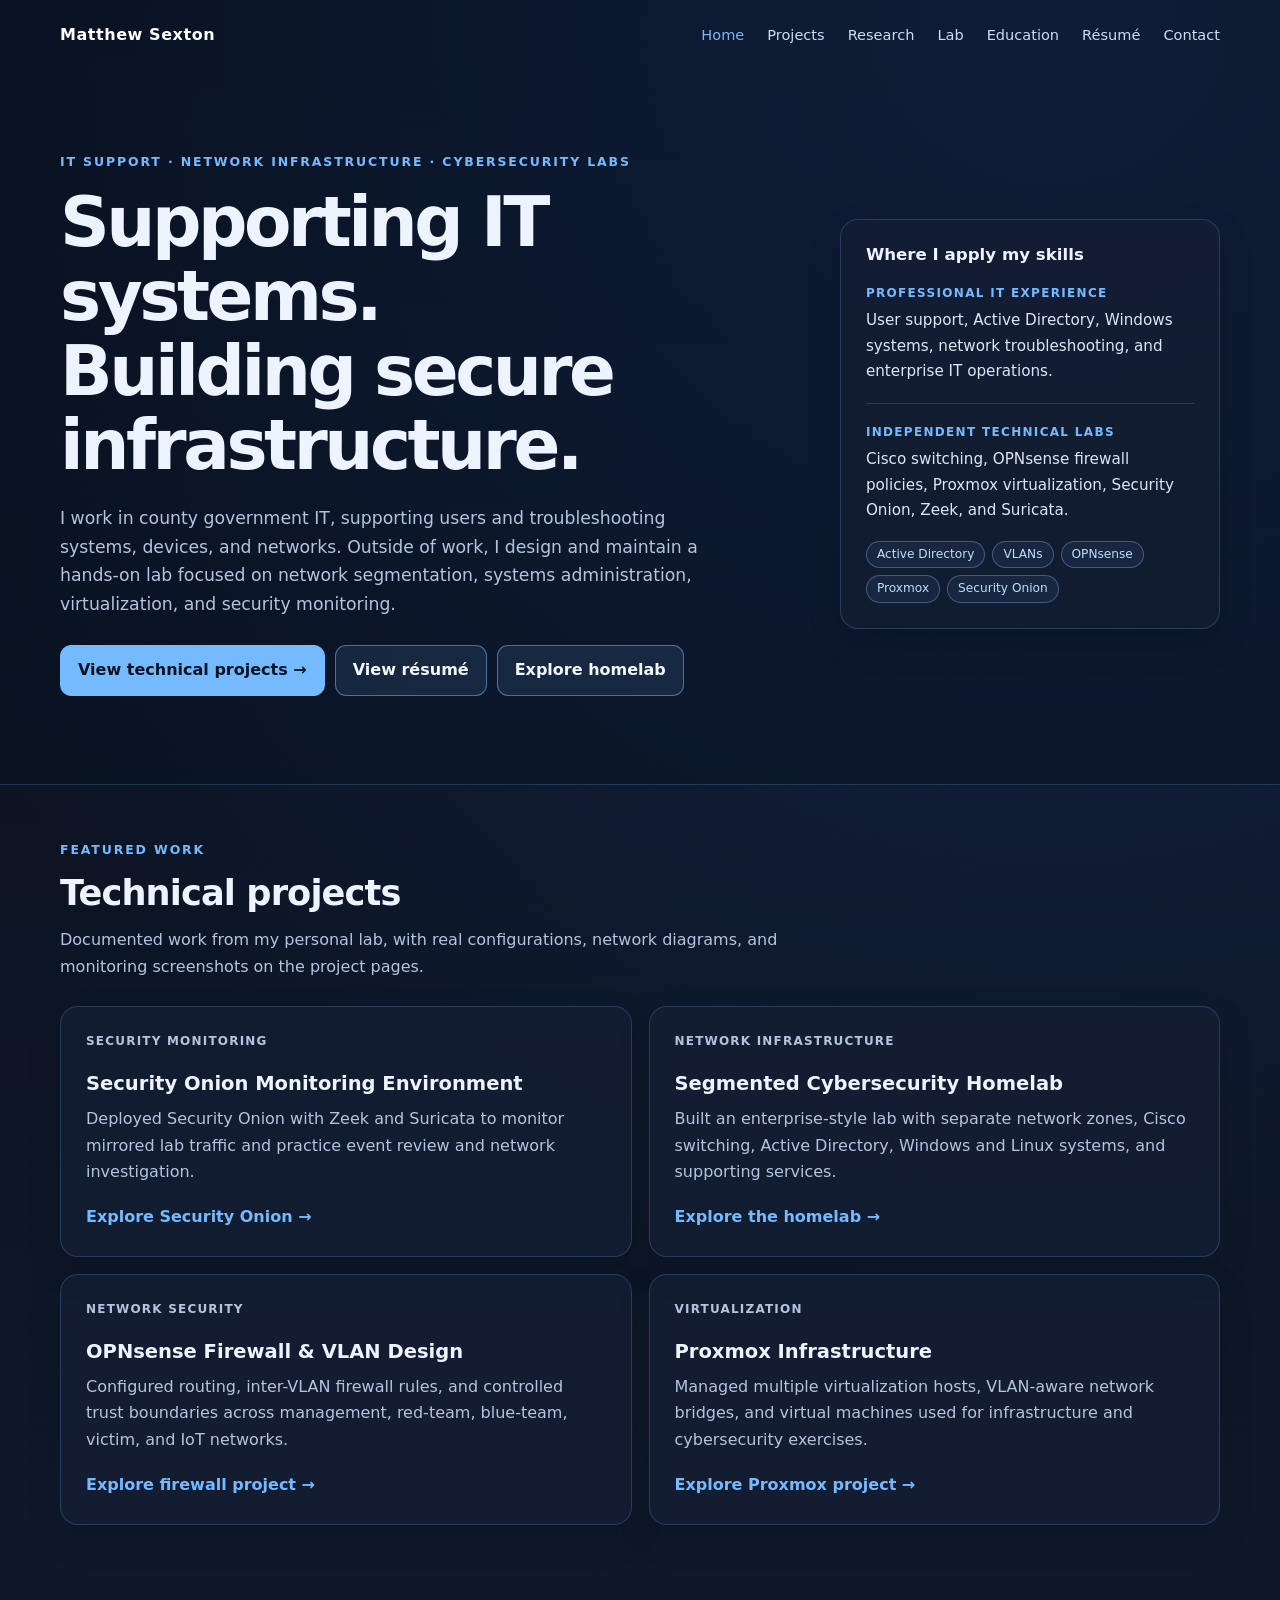
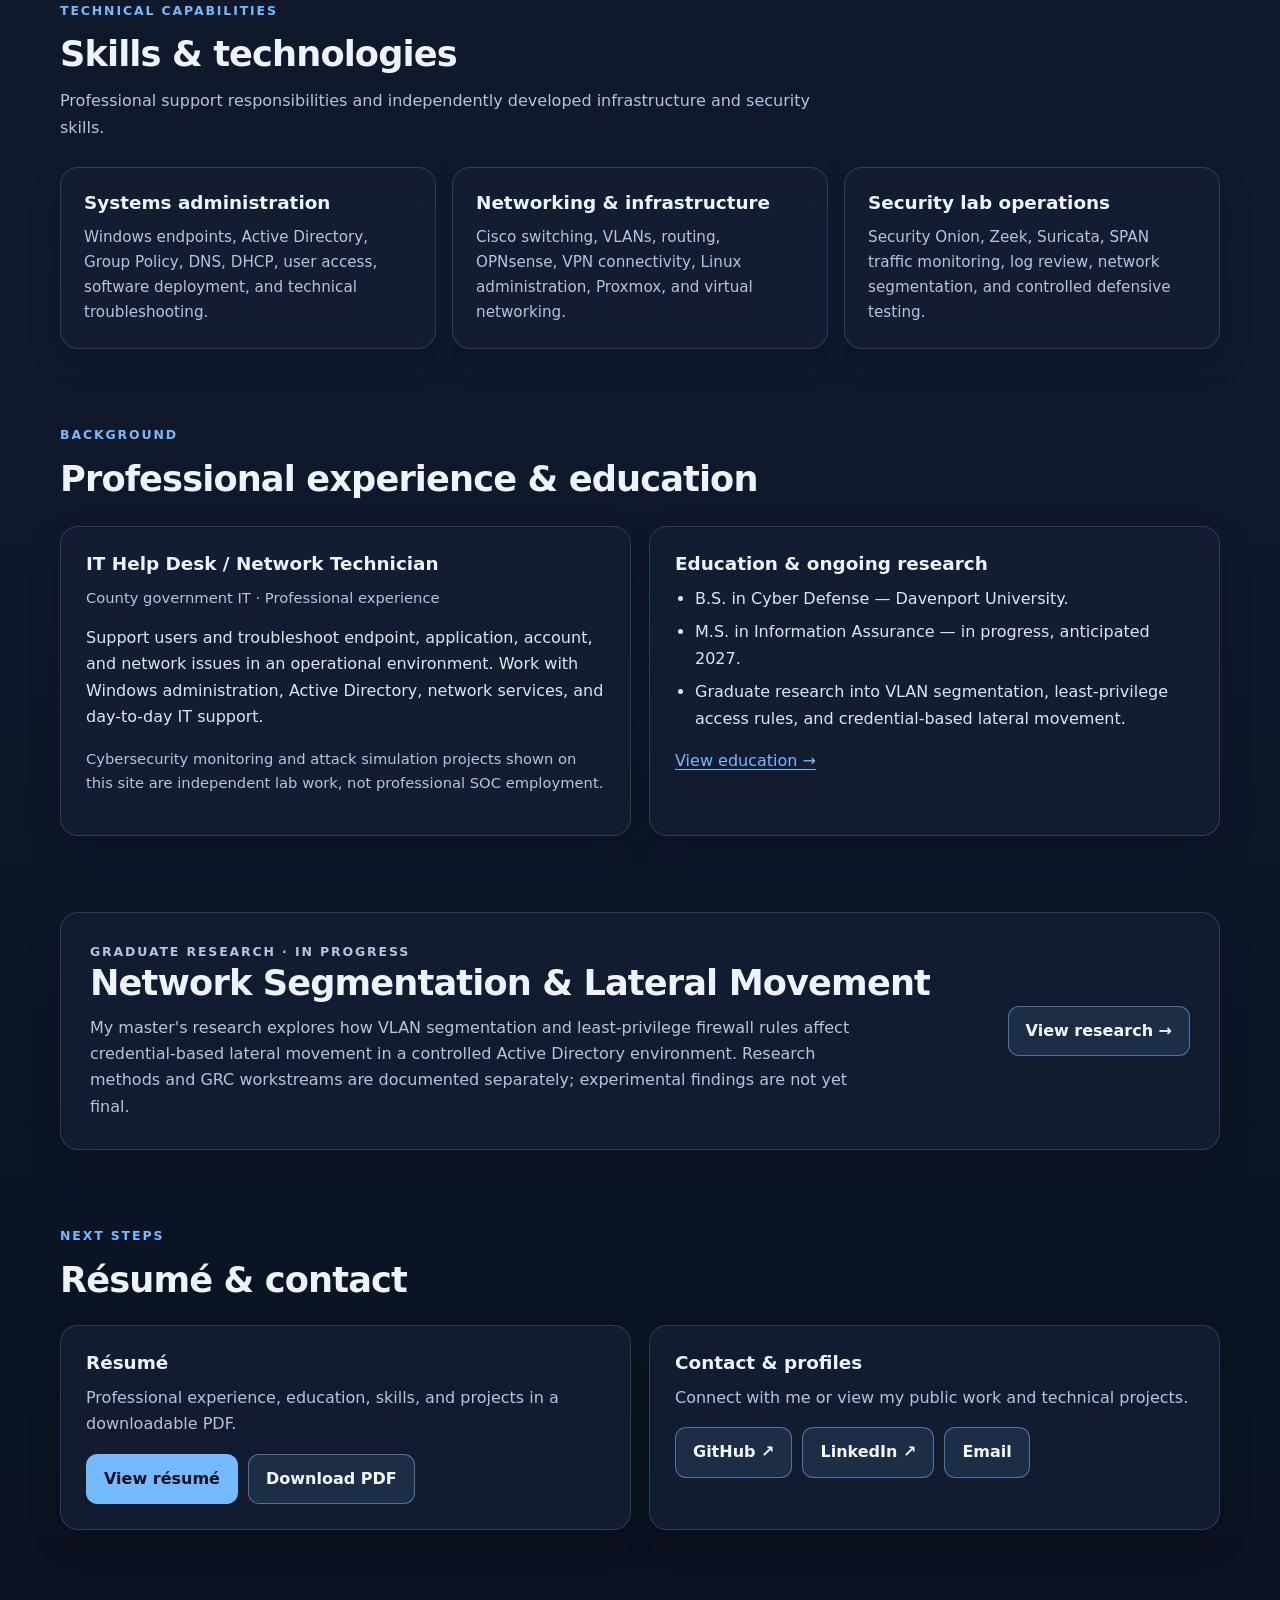
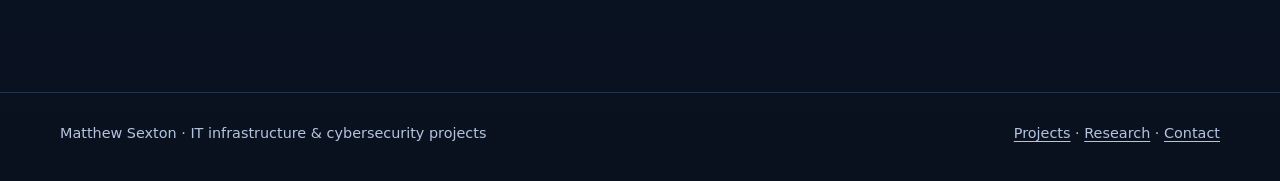
==== commit ba832c52: "Update index.html" ====
--- a/index.html
+++ b/index.html
@@ -1,453 +1,270 @@
 <!DOCTYPE html>
 <html lang="en">
 <head>
-  <meta charset="UTF-8" />
-  <meta name="viewport" content="width=device-width, initial-scale=1.0" />
-  <title>Matthew Sexton | Cyber Defense</title>
-  <meta name="description" content="Cyber Defense graduate, homelab builder, IT support technician, and full-stack project builder." />
-
+  <meta charset="UTF-8">
+  <meta name="viewport" content="width=device-width, initial-scale=1.0">
+  <meta name="theme-color" content="#09101d">
+  <meta name="description" content="Matthew Sexton's portfolio: professional IT support, network infrastructure, systems administration, and hands-on cybersecurity lab projects.">
+  <title>Matthew Sexton | IT Infrastructure &amp; Cybersecurity Labs</title>
   <style>
+    :root {
+      color-scheme: dark;
+      --bg: #09101d;
+      --panel: #141e33;
+      --panel-soft: #101b2e;
+      --line: rgba(114, 176, 247, .22);
+      --text: #edf3ff;
+      --muted: #b4c4df;
+      --accent: #74baff;
+    }
     * { box-sizing: border-box; }
-    html { scroll-behavior: smooth; }
-
+    html { scroll-behavior: smooth; scroll-padding-top: 24px; }
     body {
       margin: 0;
       min-height: 100vh;
-      font-family: Arial, Helvetica, sans-serif;
-      background:
-        radial-gradient(circle at top right, rgba(100, 181, 255, 0.18), transparent 36%),
-        radial-gradient(circle at top left, rgba(80, 120, 255, 0.12), transparent 32%),
-        linear-gradient(180deg, #09101d 0%, #0f1830 100%);
-      color: #e8ecf4;
-      line-height: 1.6;
-    }
-
-    body, h1, h2, h3, p, li, span, small, strong, a, button { color: #e8ecf4; }
-    a { text-decoration: none; }
-    a:hover { color: #64b5ff; }
-
-    .shell {
-      width: min(1280px, 94%);
-      margin: 0 auto;
-    }
-
-    header {
-      padding: 28px 0 34px;
-      border-bottom: 1px solid rgba(100, 181, 255, 0.18);
-      background: rgba(8, 15, 30, 0.45);
-    }
-
-    nav {
-      display: flex;
-      justify-content: space-between;
-      align-items: center;
-      gap: 18px;
-      flex-wrap: wrap;
-      margin-bottom: 40px;
-    }
-
-    .brand {
-      font-weight: 900;
-      letter-spacing: 0.04em;
-      color: #ffffff;
-    }
-
-    .nav-links {
-      display: flex;
-      gap: 18px;
-      flex-wrap: wrap;
-    }
-
-    .nav-links a {
-      color: #dce4f5;
-      opacity: 0.9;
-    }
-
-    .hero {
-      text-align: center;
-      padding: 18px 0 4px;
-    }
-
-    .eyebrow {
-      margin: 0 0 10px;
-      color: #64b5ff;
-      font-weight: 900;
-      letter-spacing: 0.18em;
-      text-transform: uppercase;
-      font-size: 0.78rem;
-    }
-
-    .hero h1 {
-      margin: 0 0 14px;
-      color: #f3f7ff;
-      font-size: clamp(3rem, 7vw, 5.4rem);
-      line-height: 0.98;
-      font-weight: 900;
-      letter-spacing: -0.05em;
-    }
-
-    .hero p {
-      margin: 0 auto;
-      max-width: 780px;
-      color: #a8b0c5;
-      font-size: 1.03rem;
-    }
-
-    main { padding: 24px 0 70px; }
-
-    .card-glass {
-      background: rgba(18, 25, 49, 0.82);
-      border: 1px solid rgba(100, 181, 255, 0.28);
-      border-radius: 16px;
-      box-shadow: 0 18px 46px rgba(0, 0, 0, 0.28);
-      backdrop-filter: blur(8px);
-    }
-
-    .stats {
-      display: grid;
-      grid-template-columns: repeat(3, 1fr);
-      gap: 12px;
-      margin-bottom: 14px;
-    }
-
-    .stat {
-      padding: 18px;
-    }
-
-    .stat span {
-      display: block;
-      color: #64b5ff;
-      font-size: 0.76rem;
-      font-weight: 900;
-      letter-spacing: 0.13em;
-      text-transform: uppercase;
-    }
-
-    .stat strong {
-      display: block;
-      margin-top: 8px;
-      color: #ffffff;
-      font-size: 1.45rem;
-      line-height: 1.1;
-    }
-
-    .hero-actions {
-      display: grid;
-      grid-template-columns: 1fr 1fr 1fr 1fr;
-      gap: 12px;
-      margin-bottom: 16px;
-    }
-
-    .action-card {
-      display: block;
-      padding: 18px;
-      border-radius: 16px;
-      background: rgba(18, 25, 49, 0.82);
-      border: 1px solid rgba(100, 181, 255, 0.28);
-      transition: 0.18s ease;
-    }
-
-    .action-card:hover {
-      transform: translateY(-2px);
-      background: rgba(100, 181, 255, 0.1);
-      border-color: rgba(100, 181, 255, 0.62);
-    }
-
-    .action-card span {
-      display: block;
-      color: #64b5ff;
-      font-size: 0.76rem;
-      font-weight: 900;
-      letter-spacing: 0.12em;
-      text-transform: uppercase;
-      margin-bottom: 6px;
-    }
-
-    .action-card strong {
-      color: #fff;
-      font-size: 1.05rem;
-    }
-
-    .workspace {
-      display: grid;
-      grid-template-columns: 360px minmax(0, 1fr);
-      gap: 16px;
-      align-items: start;
-    }
-
-    .side-panel,
-    .main-panel {
-      padding: 18px;
-    }
-
-    .side-panel {
-      position: sticky;
-      top: 16px;
-    }
-
-    .side-panel h2,
-    .main-panel h2,
-    .section-title {
-      margin: 0 0 14px;
-      color: #f3f7ff;
-    }
-
-    .side-panel p,
-    .muted {
-      color: #a8b0c5;
-    }
-
-    .focus-item {
-      display: block;
-      padding: 14px;
-      margin-top: 10px;
-      border: 1px solid rgba(100, 181, 255, 0.22);
-      border-radius: 12px;
-      background: rgba(255, 255, 255, 0.025);
-    }
-
-    .focus-item strong {
-      display: block;
-      color: #ffffff;
-    }
-
-    .focus-item small {
-      display: block;
-      margin-top: 4px;
-      color: #64b5ff;
-      text-transform: uppercase;
-      font-size: 0.7rem;
-      font-weight: 900;
-      letter-spacing: 0.04em;
-    }
-
-    .main-panel h2 {
-      font-size: clamp(1.8rem, 3.6vw, 3.2rem);
-      line-height: 1.08;
-      letter-spacing: -0.04em;
-    }
-
-    .badge {
-      display: inline-block;
-      color: #64b5ff;
-      border: 1px solid rgba(100, 181, 255, 0.34);
-      background: rgba(100, 181, 255, 0.08);
-      border-radius: 999px;
-      padding: 6px 10px;
-      font-size: 0.75rem;
-      font-weight: 900;
-      text-transform: uppercase;
-      margin: 0 6px 8px 0;
-    }
-
-    .detail-box {
-      margin-top: 16px;
-      padding: 16px;
-      border: 1px solid rgba(100, 181, 255, 0.22);
-      border-radius: 14px;
-      background: rgba(5, 10, 22, 0.42);
-    }
-
-    .detail-box h3 {
-      margin: 0 0 10px;
-      color: #f3f7ff;
-    }
-
-    .detail-box p,
-    .detail-box li {
-      color: #dce4f5;
-    }
-
-    .feature-grid {
-      display: grid;
-      grid-template-columns: repeat(3, 1fr);
-      gap: 12px;
-      margin-top: 16px;
-    }
-
-    .feature-card {
-      padding: 16px;
-      border: 1px solid rgba(100, 181, 255, 0.22);
-      border-radius: 14px;
-      background: rgba(5, 10, 22, 0.42);
-    }
-
-    .feature-card h3 {
-      margin: 0 0 8px;
-      color: #f3f7ff;
-    }
-
-    .feature-card p {
-      margin: 0;
-      color: #a8b0c5;
-    }
-
-    .cta-row {
-      display: flex;
-      flex-wrap: wrap;
-      gap: 12px;
-      margin-top: 18px;
-    }
-
-    .btn {
-      display: inline-flex;
-      align-items: center;
-      justify-content: center;
-      padding: 12px 18px;
-      border-radius: 12px;
-      border: 1px solid rgba(100, 181, 255, 0.28);
-      background: rgba(18, 25, 49, 0.88);
-      color: #e8ecf4;
-      font-weight: 800;
-    }
-
-    .btn.primary {
-      background: #64b5ff;
-      color: #08111f;
-      border-color: transparent;
-    }
-
-    .section-block {
-      margin-top: 16px;
-    }
-
-    footer {
-      padding: 24px 0;
-      border-top: 1px solid rgba(100, 181, 255, 0.18);
-    }
-
-    @media (max-width: 1000px) {
-      .stats,
-      .hero-actions,
-      .workspace,
-      .feature-grid {
-        grid-template-columns: 1fr;
-      }
-
-      .side-panel {
-        position: static;
-      }
-    }
+      color: var(--text);
+      background: radial-gradient(circle at 82% 0%, rgba(62,117,230,.2), transparent 37%),
+                  linear-gradient(180deg, #09101d, #101a2d 55%, #09111f);
+      font: 16px/1.65 system-ui, -apple-system, BlinkMacSystemFont, "Segoe UI", sans-serif;
+    }
+    a { color: var(--accent); text-underline-offset: 3px; }
+    a:hover { color: #d2ecff; }
+    a:focus-visible { outline: 3px solid #a8d8ff; outline-offset: 4px; }
+    .shell { width: min(1160px, 92%); margin: 0 auto; }
+    .site-header { border-bottom: 1px solid var(--line); background: rgba(8,15,30,.35); }
+    .nav { display: flex; justify-content: space-between; align-items: center; gap: 20px; flex-wrap: wrap; padding: 22px 0; }
+    .brand { color: #fff; text-decoration: none; font-weight: 850; letter-spacing: .035em; }
+    .nav-links { display: flex; flex-wrap: wrap; gap: 13px 23px; }
+    .nav-links a { color: #cfdbef; font-size: .91rem; text-decoration: none; }
+    .nav-links a:hover, .nav-links a[aria-current="page"] { color: var(--accent); }
+    .hero { display: grid; grid-template-columns: minmax(0, 1.45fr) minmax(270px, .75fr); gap: 45px; padding: 82px 0 88px; align-items: center; }
+    .eyebrow { margin: 0 0 12px; font-size: .78rem; color: var(--accent); text-transform: uppercase; letter-spacing: .15em; font-weight: 850; }
+    h1 { margin: 0 0 22px; font-size: clamp(2.55rem, 5.4vw, 4.55rem); line-height: 1.075; letter-spacing: -.05em; }
+    h2 { margin: 0 0 13px; font-size: clamp(1.65rem, 3.3vw, 2.2rem); line-height: 1.2; letter-spacing: -.025em; }
+    h3 { margin: 0 0 9px; font-size: 1.15rem; line-height: 1.35; }
+    p { margin-top: 0; }
+    .lead { color: var(--muted); font-size: 1.08rem; max-width: 670px; }
+    .actions { display: flex; gap: 10px; flex-wrap: wrap; margin-top: 27px; }
+    .button { display: inline-flex; align-items: center; justify-content: center; gap: 8px; padding: 11px 17px; border: 1px solid rgba(116,187,255,.5); border-radius: 11px; background: rgba(116,186,255,.11); color: #f3f8ff; text-decoration: none; font-weight: 760; }
+    .button:hover { color: #fff; background: rgba(116,186,255,.23); }
+    .button.primary { color: #071322; background: var(--accent); border-color: var(--accent); }
+    .button.primary:hover { color: #071322; background: #b3dcff; }
+    .card { background: rgba(20,30,51,.86); border: 1px solid var(--line); border-radius: 18px; box-shadow: 0 14px 35px rgba(0,0,0,.13); }
+    .snapshot { padding: 25px; }
+    .snapshot h2 { font-size: 1.04rem; margin-bottom: 19px; letter-spacing: 0; }
+    .snapshot-block + .snapshot-block { border-top: 1px solid var(--line); margin-top: 19px; padding-top: 19px; }
+    .snapshot-label { display: block; font-size: .75rem; font-weight: 840; text-transform: uppercase; letter-spacing: .11em; color: var(--accent); margin-bottom: 5px; }
+    .snapshot p { margin: 0; color: #dce6f5; font-size: .95rem; }
+    .chips { display: flex; flex-wrap: wrap; gap: 7px; margin-top: 18px; }
+    .chip { border: 1px solid rgba(116,187,255,.37); border-radius: 999px; padding: 5px 10px; background: rgba(116,186,255,.07); color: #b9dfff; font-size: .76rem; line-height: 1.3; }
+    main { padding: 55px 0 86px; }
+    .section { margin-bottom: 76px; }
+    .section-intro { color: var(--muted); max-width: 760px; }
+    .feature-grid { display: grid; grid-template-columns: repeat(2, minmax(0,1fr)); gap: 17px; margin-top: 26px; }
+    .feature { padding: 25px; display: flex; flex-direction: column; min-height: 236px; }
+    .feature-label { color: var(--accent); font-size: .75rem; font-weight: 820; letter-spacing: .1em; text-transform: uppercase; margin: 0 0 11px; }
+    .feature h3 { font-size: 1.22rem; }
+    .feature p { color: var(--muted); margin-bottom: 19px; }
+    .feature a { margin-top: auto; text-decoration: none; font-weight: 790; }
+    .capabilities { display: grid; grid-template-columns: repeat(3, minmax(0,1fr)); gap: 16px; margin-top: 26px; }
+    .capability { padding: 23px; }
+    .capability p { color: var(--muted); margin-bottom: 0; font-size: .95rem; }
+    .split { display: grid; grid-template-columns: 1fr 1fr; gap: 18px; margin-top: 26px; }
+    .info { padding: 25px; }
+    .info p, .info li { color: #dce6f5; }
+    .info ul { padding-left: 20px; margin: 0; }
+    .info li { margin: 7px 0; }
+    .fine { color: var(--muted) !important; font-size: .92rem; }
+    .research-strip { padding: 29px; display: grid; grid-template-columns: minmax(0,1fr) auto; gap: 24px; align-items: center; }
+    .research-strip h2 { margin-bottom: 10px; }
+    .research-strip p { color: var(--muted); max-width: 770px; margin-bottom: 0; }
+    .contact-grid { display: grid; grid-template-columns: repeat(2,minmax(0,1fr)); gap: 18px; margin-top: 24px; }
+    .contact-card { padding: 25px; }
+    .contact-card p { color: var(--muted); }
+    .contact-links { display: flex; gap: 10px; flex-wrap: wrap; }
+    .footer { border-top: 1px solid var(--line); padding: 29px 0 35px; color: var(--muted); font-size: .9rem; }
+    .footer .shell { display: flex; justify-content: space-between; gap: 13px; flex-wrap: wrap; }
+    .footer a { color: var(--muted); }
+    @media (max-width: 850px) {
+      .hero { grid-template-columns: 1fr; gap: 22px; padding: 51px 0 61px; }
+      .snapshot { max-width: 650px; }
+      .capabilities { grid-template-columns: 1fr; }
+      .research-strip { grid-template-columns: 1fr; }
+    }
+    @media (max-width: 640px) {
+      main { padding-top: 39px; }
+      .feature-grid, .split, .contact-grid { grid-template-columns: 1fr; }
+      .feature { min-height: 0; }
+      .section { margin-bottom: 56px; }
+      .feature, .info, .capability, .contact-card, .snapshot, .research-strip { padding: 21px; }
+      .nav-links { column-gap: 14px; row-gap: 9px; }
+      .nav-links a { font-size: .86rem; }
+    }
+    @media (prefers-reduced-motion: reduce) { html { scroll-behavior: auto; } }
   </style>
 </head>
-
 <body>
-  <header>
-    <div class="shell">
-      <nav>
-        <div class="brand">Matthew Sexton</div>
-        <div class="nav-links">
-          <a href="#about">About</a>
-          <a href="projects.html">Projects</a>
-          <a href="lab.html">Lab</a>
-          <a href="#resume">Resume</a>
-          <a href="education.html">Education</a>
-          <a href="#contact">Contact</a>
-        </div>
-      </nav>
-
-      <section class="hero">
-        <p class="eyebrow">Cyber Defense Portfolio</p>
-        <h1>Cyber Defense Graduate Building Real Systems</h1>
-        <p>Hands-on cybersecurity, infrastructure, and full-stack development projects built through production IT support, enterprise-style homelab work, and long-term application development.</p>
-      </section>
+  <header class="site-header">
+    <nav class="nav shell" aria-label="Main navigation">
+      <a class="brand" href="index.html">Matthew Sexton</a>
+      <div class="nav-links">
+        <a href="index.html" aria-current="page">Home</a>
+        <a href="projects.html">Projects</a>
+        <a href="research.html">Research</a>
+        <a href="lab.html">Lab</a>
+        <a href="education.html">Education</a>
+        <a href="#resume">Résumé</a>
+        <a href="#contact">Contact</a>
+      </div>
+    </nav>
+
+    <div class="hero shell">
+      <div>
+        <p class="eyebrow">IT support · Network infrastructure · Cybersecurity labs</p>
+        <h1>Supporting IT systems.<br>Building secure infrastructure.</h1>
+        <p class="lead">I work in county government IT, supporting users and troubleshooting systems, devices, and networks. Outside of work, I design and maintain a hands-on lab focused on network segmentation, systems administration, virtualization, and security monitoring.</p>
+        <div class="actions">
+          <a class="button primary" href="projects.html">View technical projects →</a>
+          <a class="button" href="images/resume.pdf" target="_blank" rel="noopener">View résumé</a>
+          <a class="button" href="lab.html">Explore homelab</a>
+        </div>
+      </div>
+
+      <aside class="snapshot card" aria-label="Experience overview">
+        <h2>Where I apply my skills</h2>
+        <div class="snapshot-block">
+          <span class="snapshot-label">Professional IT experience</span>
+          <p>User support, Active Directory, Windows systems, network troubleshooting, and enterprise IT operations.</p>
+        </div>
+        <div class="snapshot-block">
+          <span class="snapshot-label">Independent technical labs</span>
+          <p>Cisco switching, OPNsense firewall policies, Proxmox virtualization, Security Onion, Zeek, and Suricata.</p>
+        </div>
+        <div class="chips" aria-label="Core technologies">
+          <span class="chip">Active Directory</span><span class="chip">VLANs</span>
+          <span class="chip">OPNsense</span><span class="chip">Proxmox</span>
+          <span class="chip">Security Onion</span>
+        </div>
+      </aside>
     </div>
   </header>
 
   <main class="shell">
-    <section class="stats">
-      <div class="stat card-glass"><span>Education</span><strong>B.S. Cyber Defense</strong></div>
-      <div class="stat card-glass"><span>Experience</span><strong>IT Support Technician</strong></div>
-      <div class="stat card-glass"><span>Focus</span><strong>SOC / Infrastructure / Dev</strong></div>
-    </section>
-
-    <section class="hero-actions">
-      <a class="action-card" href="projects.html"><span>Portfolio</span><strong>View Projects</strong></a>
-      <a class="action-card" href="images/resume.pdf" target="_blank"><span>Resume</span><strong>View Resume</strong></a>
-      <a class="action-card" href="https://github.com/notxes" target="_blank" rel="noopener noreferrer"><span>Code</span><strong>GitHub</strong></a>
-      <a class="action-card" href="https://www.linkedin.com/in/matthew-sexton-858699362/" target="_blank" rel="noopener noreferrer"><span>Network</span><strong>LinkedIn</strong></a>
-    </section>
-
-    <section class="workspace">
-      <aside class="side-panel card-glass">
-        <h2>Current Focus</h2>
-        <p>What I’m actively building and improving.</p>
-
-        <div class="focus-item"><strong>Cybersecurity Homelab</strong><small>Proxmox • OPNsense • VLANs</small></div>
-        <div class="focus-item"><strong>Security Monitoring</strong><small>Security Onion • SOC workflows</small></div>
-        <div class="focus-item"><strong>D&D Full-Stack App</strong><small>Next.js • Supabase • PostgreSQL</small></div>
-        <div class="focus-item"><strong>Professional Growth</strong><small>SOC / Security Analyst path</small></div>
-      </aside>
-
-      <section class="main-panel card-glass" id="about">
-        <p class="eyebrow">About Me</p>
-        <h2>Practical Cybersecurity, Infrastructure, and Application Building</h2>
+    <section class="section" id="projects" aria-labelledby="projects-title">
+      <p class="eyebrow">Featured work</p>
+      <h2 id="projects-title">Technical projects</h2>
+      <p class="section-intro">Documented work from my personal lab, with real configurations, network diagrams, and monitoring screenshots on the project pages.</p>
+      <div class="feature-grid">
+        <article class="feature card">
+          <p class="feature-label">Security monitoring</p>
+          <h3>Security Onion Monitoring Environment</h3>
+          <p>Deployed Security Onion with Zeek and Suricata to monitor mirrored lab traffic and practice event review and network investigation.</p>
+          <a href="projects.html#security-onion">Explore Security Onion →</a>
+        </article>
+        <article class="feature card">
+          <p class="feature-label">Network infrastructure</p>
+          <h3>Segmented Cybersecurity Homelab</h3>
+          <p>Built an enterprise-style lab with separate network zones, Cisco switching, Active Directory, Windows and Linux systems, and supporting services.</p>
+          <a href="projects.html#homelab">Explore the homelab →</a>
+        </article>
+        <article class="feature card">
+          <p class="feature-label">Network security</p>
+          <h3>OPNsense Firewall &amp; VLAN Design</h3>
+          <p>Configured routing, inter-VLAN firewall rules, and controlled trust boundaries across management, red-team, blue-team, victim, and IoT networks.</p>
+          <a href="projects.html#firewall">Explore firewall project →</a>
+        </article>
+        <article class="feature card">
+          <p class="feature-label">Virtualization</p>
+          <h3>Proxmox Infrastructure</h3>
+          <p>Managed multiple virtualization hosts, VLAN-aware network bridges, and virtual machines used for infrastructure and cybersecurity exercises.</p>
+          <a href="projects.html#proxmox">Explore Proxmox project →</a>
+        </article>
+      </div>
+    </section>
+
+    <section class="section" id="skills" aria-labelledby="skills-title">
+      <p class="eyebrow">Technical capabilities</p>
+      <h2 id="skills-title">Skills &amp; technologies</h2>
+      <p class="section-intro">Professional support responsibilities and independently developed infrastructure and security skills.</p>
+      <div class="capabilities">
+        <div class="capability card">
+          <h3>Systems administration</h3>
+          <p>Windows endpoints, Active Directory, Group Policy, DNS, DHCP, user access, software deployment, and technical troubleshooting.</p>
+        </div>
+        <div class="capability card">
+          <h3>Networking &amp; infrastructure</h3>
+          <p>Cisco switching, VLANs, routing, OPNsense, VPN connectivity, Linux administration, Proxmox, and virtual networking.</p>
+        </div>
+        <div class="capability card">
+          <h3>Security lab operations</h3>
+          <p>Security Onion, Zeek, Suricata, SPAN traffic monitoring, log review, network segmentation, and controlled defensive testing.</p>
+        </div>
+      </div>
+    </section>
+
+    <section class="section" id="about" aria-labelledby="about-title">
+      <p class="eyebrow">Background</p>
+      <h2 id="about-title">Professional experience &amp; education</h2>
+      <div class="split">
+        <div class="info card">
+          <h3>IT Help Desk / Network Technician</h3>
+          <p class="fine">County government IT · Professional experience</p>
+          <p>Support users and troubleshoot endpoint, application, account, and network issues in an operational environment. Work with Windows administration, Active Directory, network services, and day-to-day IT support.</p>
+          <p class="fine">Cybersecurity monitoring and attack simulation projects shown on this site are independent lab work, not professional SOC employment.</p>
+        </div>
+        <div class="info card">
+          <h3>Education &amp; ongoing research</h3>
+          <ul>
+            <li>B.S. in Cyber Defense — Davenport University.</li>
+            <li>M.S. in Information Assurance — in progress, anticipated 2027.</li>
+            <li>Graduate research into VLAN segmentation, least-privilege access rules, and credential-based lateral movement.</li>
+          </ul>
+          <p style="margin-top:16px"><a href="education.html">View education →</a></p>
+        </div>
+      </div>
+    </section>
+
+    <section class="section" aria-labelledby="research-title">
+      <div class="research-strip card">
         <div>
-          <span class="badge">Cyber Defense</span>
-          <span class="badge">Homelab</span>
-          <span class="badge">IT Support</span>
-          <span class="badge">Full-Stack Projects</span>
-        </div>
-
-        <p class="muted">
-          I am a Cyber Defense graduate with hands-on IT support experience and a focus on practical cybersecurity, defensive security, infrastructure, and long-term technical project building.
-        </p>
-
-        <div class="detail-box">
-          <h3>What I Do</h3>
-          <ul>
-            <li>Support Windows and Linux systems in a production IT environment</li>
-            <li>Build segmented lab networks using Proxmox, OPNsense, VLANs, and Active Directory</li>
-            <li>Use Security Onion and monitoring tools to practice SOC-style investigation workflows</li>
-            <li>Build a custom full-stack D&D app using Next.js, Supabase, PostgreSQL, and TypeScript</li>
-          </ul>
-        </div>
-
-        <div class="feature-grid section-block" id="projects">
-          <div class="feature-card">
-            <h3>Cybersecurity Homelab</h3>
-            <p>Enterprise-style segmented lab with Red Team, Blue Team, victim, DMZ, and IoT networks.</p>
+          <p class="eyebrow">Graduate research · In progress</p>
+          <h2 id="research-title">Network Segmentation &amp; Lateral Movement</h2>
+          <p>My master's research explores how VLAN segmentation and least-privilege firewall rules affect credential-based lateral movement in a controlled Active Directory environment. Research methods and GRC workstreams are documented separately; experimental findings are not yet final.</p>
+        </div>
+        <a class="button" href="research.html">View research →</a>
+      </div>
+    </section>
+
+    <section id="resume" class="section" aria-labelledby="resume-title">
+      <p class="eyebrow">Next steps</p>
+      <h2 id="resume-title">Résumé &amp; contact</h2>
+      <div class="contact-grid">
+        <div class="contact-card card">
+          <h3>Résumé</h3>
+          <p>Professional experience, education, skills, and projects in a downloadable PDF.</p>
+          <div class="contact-links">
+            <a class="button primary" href="images/resume.pdf" target="_blank" rel="noopener">View résumé</a>
+            <a class="button" href="images/resume.pdf" download>Download PDF</a>
           </div>
-          <div class="feature-card">
-            <h3>D&D Campaign App</h3>
-            <p>Full-stack software platform with character tools, achievements, inventory, campaigns, and backend systems.</p>
+        </div>
+        <div class="contact-card card" id="contact">
+          <h3>Contact &amp; profiles</h3>
+          <p>Connect with me or view my public work and technical projects.</p>
+          <div class="contact-links">
+            <a class="button" href="https://github.com/notxes" target="_blank" rel="noopener noreferrer">GitHub ↗</a>
+            <a class="button" href="https://www.linkedin.com/in/matthew-sexton-858699362/" target="_blank" rel="noopener noreferrer">LinkedIn ↗</a>
+            <a class="button" href="mailto:msexton@notxes.com">Email</a>
           </div>
-          <div class="feature-card">
-            <h3>Security Onion SOC Lab</h3>
-            <p>Monitoring and detection environment for visibility, alerts, packet analysis, and investigation practice.</p>
-          </div>
-        </div>
-
-        <div class="detail-box section-block" id="skills">
-          <h3>Skills</h3>
-          <p>
-            Infrastructure: Proxmox, VLANs, OPNsense, Cisco switching, DNS, VPNs, Active Directory.<br>
-            Security: Security Onion, segmentation, monitoring, access control, traffic analysis, lab simulations.<br>
-            Development: HTML, CSS, Next.js, TypeScript, Supabase, PostgreSQL, schema design, UI organization.
-          </p>
-        </div>
-
-        <div class="detail-box section-block" id="resume">
-          <h3>Resume</h3>
-          <p>Download my current resume for experience, education, technical skills, and project background.</p>
-          <div class="cta-row">
-            <a class="btn primary" href="images/resume.pdf" target="_blank">View Resume</a>
-            <a class="btn" href="images/resume.pdf" download>Download PDF</a>
-          </div>
-        </div>
-
-        <div class="detail-box section-block" id="contact">
-          <h3>Contact</h3>
-          <p>
-            GitHub: <a href="https://github.com/notxes" target="_blank" rel="noopener noreferrer">github.com/notxes</a><br>
-            LinkedIn: <a href="https://www.linkedin.com/in/matthew-sexton-858699362/" target="_blank" rel="noopener noreferrer">linkedin.com/in/matthew-sexton-858699362/</a><br>
-            Email: <a href="mailto:msexton@notxes.com">msexton@notxes.com</a>
-          </p>
-        </div>
-      </section>
+        </div>
+      </div>
     </section>
   </main>
 
-  <footer><div class="shell"></div></footer>
+  <footer class="footer">
+    <div class="shell">
+      <span>Matthew Sexton · IT infrastructure &amp; cybersecurity projects</span>
+      <span><a href="projects.html">Projects</a> · <a href="research.html">Research</a> · <a href="#contact">Contact</a></span>
+    </div>
+  </footer>
 </body>
 </html>
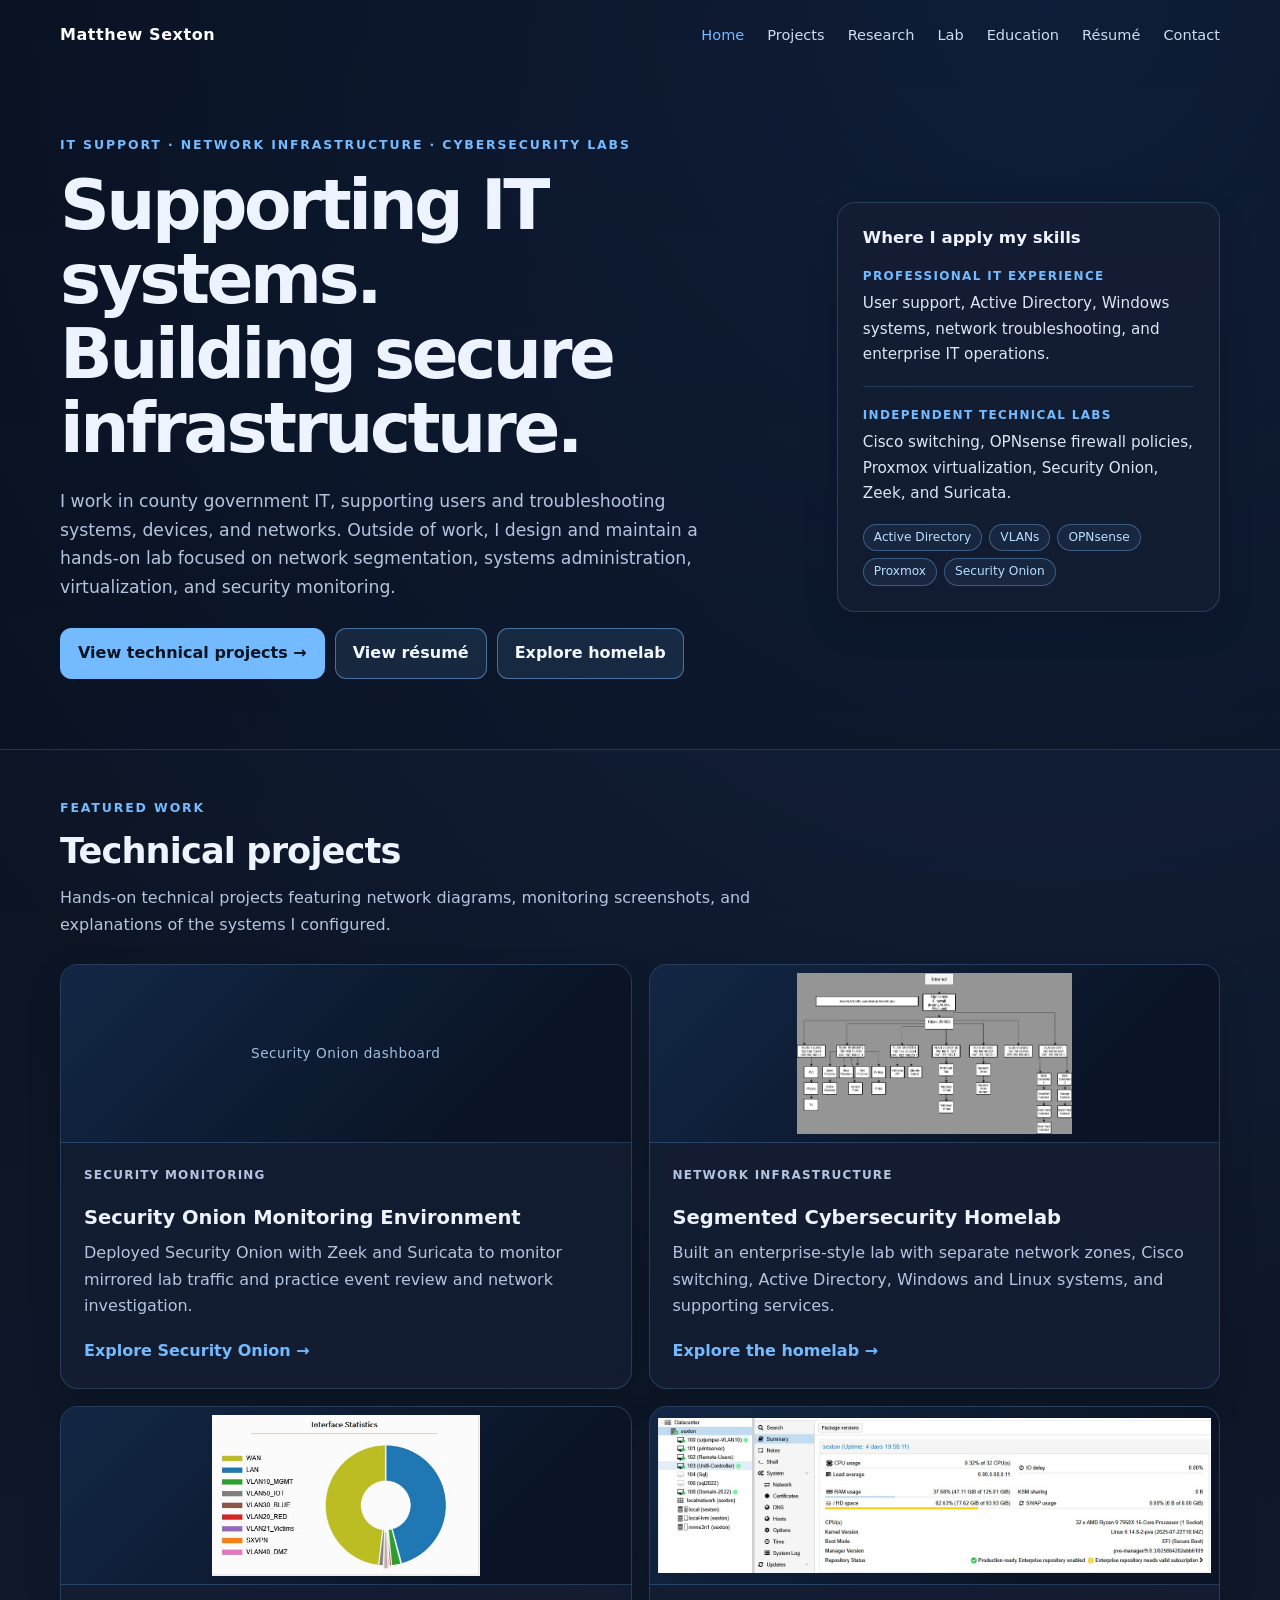
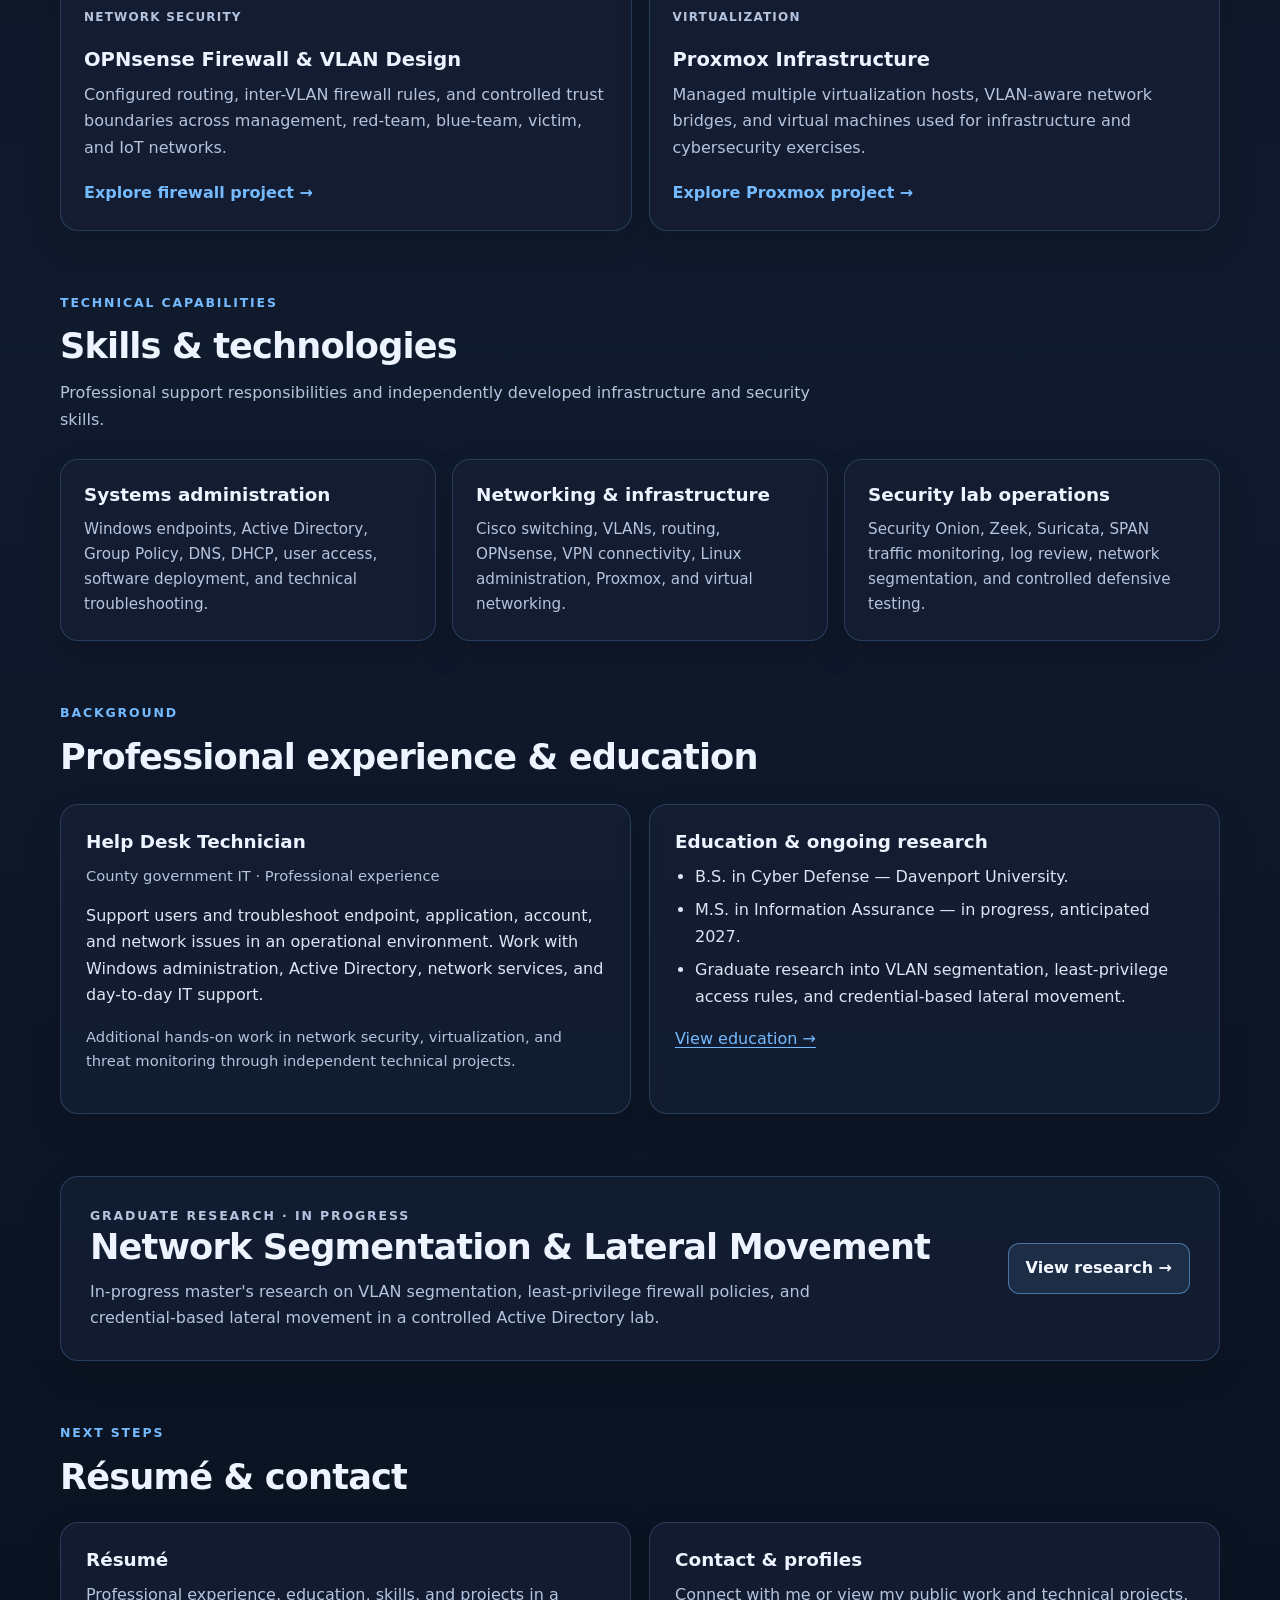
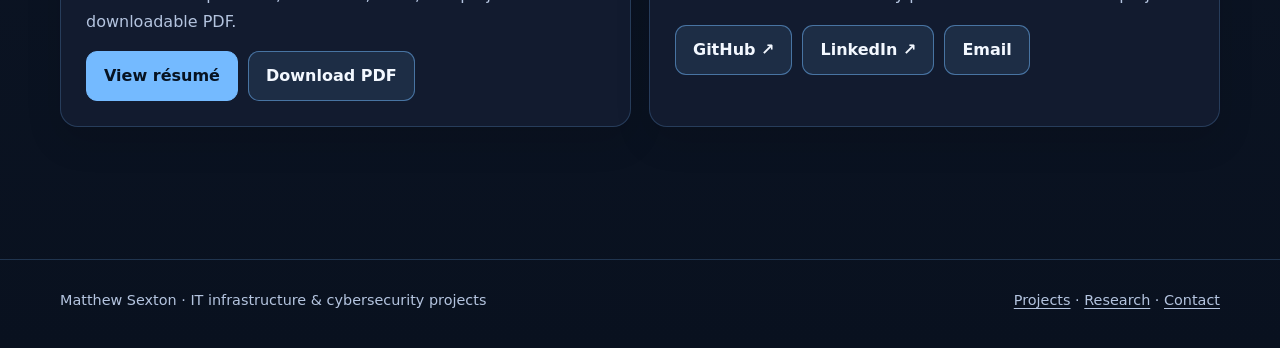
==== commit 9d80bbcf: "Update index.html" ====
--- a/index.html
+++ b/index.html
@@ -1,3 +1,4 @@
+
 <!DOCTYPE html>
 <html lang="en">
 <head>
@@ -37,7 +38,7 @@
     .nav-links { display: flex; flex-wrap: wrap; gap: 13px 23px; }
     .nav-links a { color: #cfdbef; font-size: .91rem; text-decoration: none; }
     .nav-links a:hover, .nav-links a[aria-current="page"] { color: var(--accent); }
-    .hero { display: grid; grid-template-columns: minmax(0, 1.45fr) minmax(270px, .75fr); gap: 45px; padding: 82px 0 88px; align-items: center; }
+    .hero { display: grid; grid-template-columns: minmax(0, 1.45fr) minmax(270px, .75fr); gap: 36px; padding: 65px 0 70px; align-items: center; }
     .eyebrow { margin: 0 0 12px; font-size: .78rem; color: var(--accent); text-transform: uppercase; letter-spacing: .15em; font-weight: 850; }
     h1 { margin: 0 0 22px; font-size: clamp(2.55rem, 5.4vw, 4.55rem); line-height: 1.075; letter-spacing: -.05em; }
     h2 { margin: 0 0 13px; font-size: clamp(1.65rem, 3.3vw, 2.2rem); line-height: 1.2; letter-spacing: -.025em; }
@@ -57,11 +58,18 @@
     .snapshot p { margin: 0; color: #dce6f5; font-size: .95rem; }
     .chips { display: flex; flex-wrap: wrap; gap: 7px; margin-top: 18px; }
     .chip { border: 1px solid rgba(116,187,255,.37); border-radius: 999px; padding: 5px 10px; background: rgba(116,186,255,.07); color: #b9dfff; font-size: .76rem; line-height: 1.3; }
-    main { padding: 55px 0 86px; }
-    .section { margin-bottom: 76px; }
+    main { padding: 48px 0 70px; }
+    .section { margin-bottom: 62px; }
     .section-intro { color: var(--muted); max-width: 760px; }
     .feature-grid { display: grid; grid-template-columns: repeat(2, minmax(0,1fr)); gap: 17px; margin-top: 26px; }
-    .feature { padding: 25px; display: flex; flex-direction: column; min-height: 236px; }
+    .feature { overflow: hidden; display: flex; flex-direction: column; min-width: 0; }
+    .feature-preview { position: relative; height: 178px; display: grid; place-items: center;
+      background: linear-gradient(135deg, #122745 0%, #0a1426 75%); border-bottom: 1px solid var(--line); }
+    .feature-preview img { position: absolute; inset: 0; display: block; width: 100%; height: 100%;
+      object-fit: contain; padding: 8px; }
+    .feature-preview img[hidden] { display: none; }
+    .feature-preview span { color: #a3bedf; font-size: .85rem; letter-spacing: .04em; text-align: center; padding: 12px; }
+    .feature-body { padding: 23px; display: flex; flex-direction: column; flex: 1; }
     .feature-label { color: var(--accent); font-size: .75rem; font-weight: 820; letter-spacing: .1em; text-transform: uppercase; margin: 0 0 11px; }
     .feature h3 { font-size: 1.22rem; }
     .feature p { color: var(--muted); margin-bottom: 19px; }
@@ -94,9 +102,9 @@
     @media (max-width: 640px) {
       main { padding-top: 39px; }
       .feature-grid, .split, .contact-grid { grid-template-columns: 1fr; }
-      .feature { min-height: 0; }
+      .feature-preview { height: 185px; }
       .section { margin-bottom: 56px; }
-      .feature, .info, .capability, .contact-card, .snapshot, .research-strip { padding: 21px; }
+      .feature-body, .info, .capability, .contact-card, .snapshot, .research-strip { padding: 21px; }
       .nav-links { column-gap: 14px; row-gap: 9px; }
       .nav-links a { font-size: .86rem; }
     }
@@ -153,31 +161,55 @@
     <section class="section" id="projects" aria-labelledby="projects-title">
       <p class="eyebrow">Featured work</p>
       <h2 id="projects-title">Technical projects</h2>
-      <p class="section-intro">Documented work from my personal lab, with real configurations, network diagrams, and monitoring screenshots on the project pages.</p>
+      <p class="section-intro">Hands-on technical projects featuring network diagrams, monitoring screenshots, and explanations of the systems I configured.</p>
       <div class="feature-grid">
         <article class="feature card">
-          <p class="feature-label">Security monitoring</p>
-          <h3>Security Onion Monitoring Environment</h3>
-          <p>Deployed Security Onion with Zeek and Suricata to monitor mirrored lab traffic and practice event review and network investigation.</p>
-          <a href="projects.html#security-onion">Explore Security Onion →</a>
+          <div class="feature-preview">
+            <span aria-hidden="true">Security Onion dashboard</span>
+            <img src="images/security-onion-dashboard.jpg" alt="Security Onion monitoring dashboard" loading="lazy" decoding="async">
+          </div>
+          <div class="feature-body">
+            <p class="feature-label">Security monitoring</p>
+            <h3>Security Onion Monitoring Environment</h3>
+            <p>Deployed Security Onion with Zeek and Suricata to monitor mirrored lab traffic and practice event review and network investigation.</p>
+            <a href="projects.html#security-onion">Explore Security Onion →</a>
+          </div>
         </article>
         <article class="feature card">
-          <p class="feature-label">Network infrastructure</p>
-          <h3>Segmented Cybersecurity Homelab</h3>
-          <p>Built an enterprise-style lab with separate network zones, Cisco switching, Active Directory, Windows and Linux systems, and supporting services.</p>
-          <a href="projects.html#homelab">Explore the homelab →</a>
+          <div class="feature-preview">
+            <span aria-hidden="true">Network architecture diagram</span>
+            <img src="images/homelab-diagram.png" alt="Homelab network architecture diagram" loading="lazy" decoding="async">
+          </div>
+          <div class="feature-body">
+            <p class="feature-label">Network infrastructure</p>
+            <h3>Segmented Cybersecurity Homelab</h3>
+            <p>Built an enterprise-style lab with separate network zones, Cisco switching, Active Directory, Windows and Linux systems, and supporting services.</p>
+            <a href="projects.html#homelab">Explore the homelab →</a>
+          </div>
         </article>
         <article class="feature card">
-          <p class="feature-label">Network security</p>
-          <h3>OPNsense Firewall &amp; VLAN Design</h3>
-          <p>Configured routing, inter-VLAN firewall rules, and controlled trust boundaries across management, red-team, blue-team, victim, and IoT networks.</p>
-          <a href="projects.html#firewall">Explore firewall project →</a>
+          <div class="feature-preview">
+            <span aria-hidden="true">OPNsense firewall configuration</span>
+            <img src="images/opnsense-vlans.jpg" alt="OPNsense VLAN configuration interface" loading="lazy" decoding="async">
+          </div>
+          <div class="feature-body">
+            <p class="feature-label">Network security</p>
+            <h3>OPNsense Firewall &amp; VLAN Design</h3>
+            <p>Configured routing, inter-VLAN firewall rules, and controlled trust boundaries across management, red-team, blue-team, victim, and IoT networks.</p>
+            <a href="projects.html#firewall">Explore firewall project →</a>
+          </div>
         </article>
         <article class="feature card">
-          <p class="feature-label">Virtualization</p>
-          <h3>Proxmox Infrastructure</h3>
-          <p>Managed multiple virtualization hosts, VLAN-aware network bridges, and virtual machines used for infrastructure and cybersecurity exercises.</p>
-          <a href="projects.html#proxmox">Explore Proxmox project →</a>
+          <div class="feature-preview">
+            <span aria-hidden="true">Proxmox infrastructure</span>
+            <img src="images/proxmox-lab-infra.jpg" alt="Proxmox virtual infrastructure dashboard" loading="lazy" decoding="async">
+          </div>
+          <div class="feature-body">
+            <p class="feature-label">Virtualization</p>
+            <h3>Proxmox Infrastructure</h3>
+            <p>Managed multiple virtualization hosts, VLAN-aware network bridges, and virtual machines used for infrastructure and cybersecurity exercises.</p>
+            <a href="projects.html#proxmox">Explore Proxmox project →</a>
+          </div>
         </article>
       </div>
     </section>
@@ -207,10 +239,10 @@
       <h2 id="about-title">Professional experience &amp; education</h2>
       <div class="split">
         <div class="info card">
-          <h3>IT Help Desk / Network Technician</h3>
+          <h3>Help Desk Technician</h3>
           <p class="fine">County government IT · Professional experience</p>
           <p>Support users and troubleshoot endpoint, application, account, and network issues in an operational environment. Work with Windows administration, Active Directory, network services, and day-to-day IT support.</p>
-          <p class="fine">Cybersecurity monitoring and attack simulation projects shown on this site are independent lab work, not professional SOC employment.</p>
+          <p class="fine">Additional hands-on work in network security, virtualization, and threat monitoring through independent technical projects.</p>
         </div>
         <div class="info card">
           <h3>Education &amp; ongoing research</h3>
@@ -229,7 +261,7 @@
         <div>
           <p class="eyebrow">Graduate research · In progress</p>
           <h2 id="research-title">Network Segmentation &amp; Lateral Movement</h2>
-          <p>My master's research explores how VLAN segmentation and least-privilege firewall rules affect credential-based lateral movement in a controlled Active Directory environment. Research methods and GRC workstreams are documented separately; experimental findings are not yet final.</p>
+          <p>In-progress master's research on VLAN segmentation, least-privilege firewall policies, and credential-based lateral movement in a controlled Active Directory lab.</p>
         </div>
         <a class="button" href="research.html">View research →</a>
       </div>
@@ -266,5 +298,13 @@
       <span><a href="projects.html">Projects</a> · <a href="research.html">Research</a> · <a href="#contact">Contact</a></span>
     </div>
   </footer>
+  <script>
+    // If an optional project screenshot is missing, display its text fallback.
+    document.querySelectorAll('.feature-preview img').forEach(img => {
+      function hideMissingImage() { img.hidden = true; }
+      img.addEventListener('error', hideMissingImage);
+      if (img.complete && !img.naturalWidth) hideMissingImage();
+    });
+  </script>
 </body>
 </html>
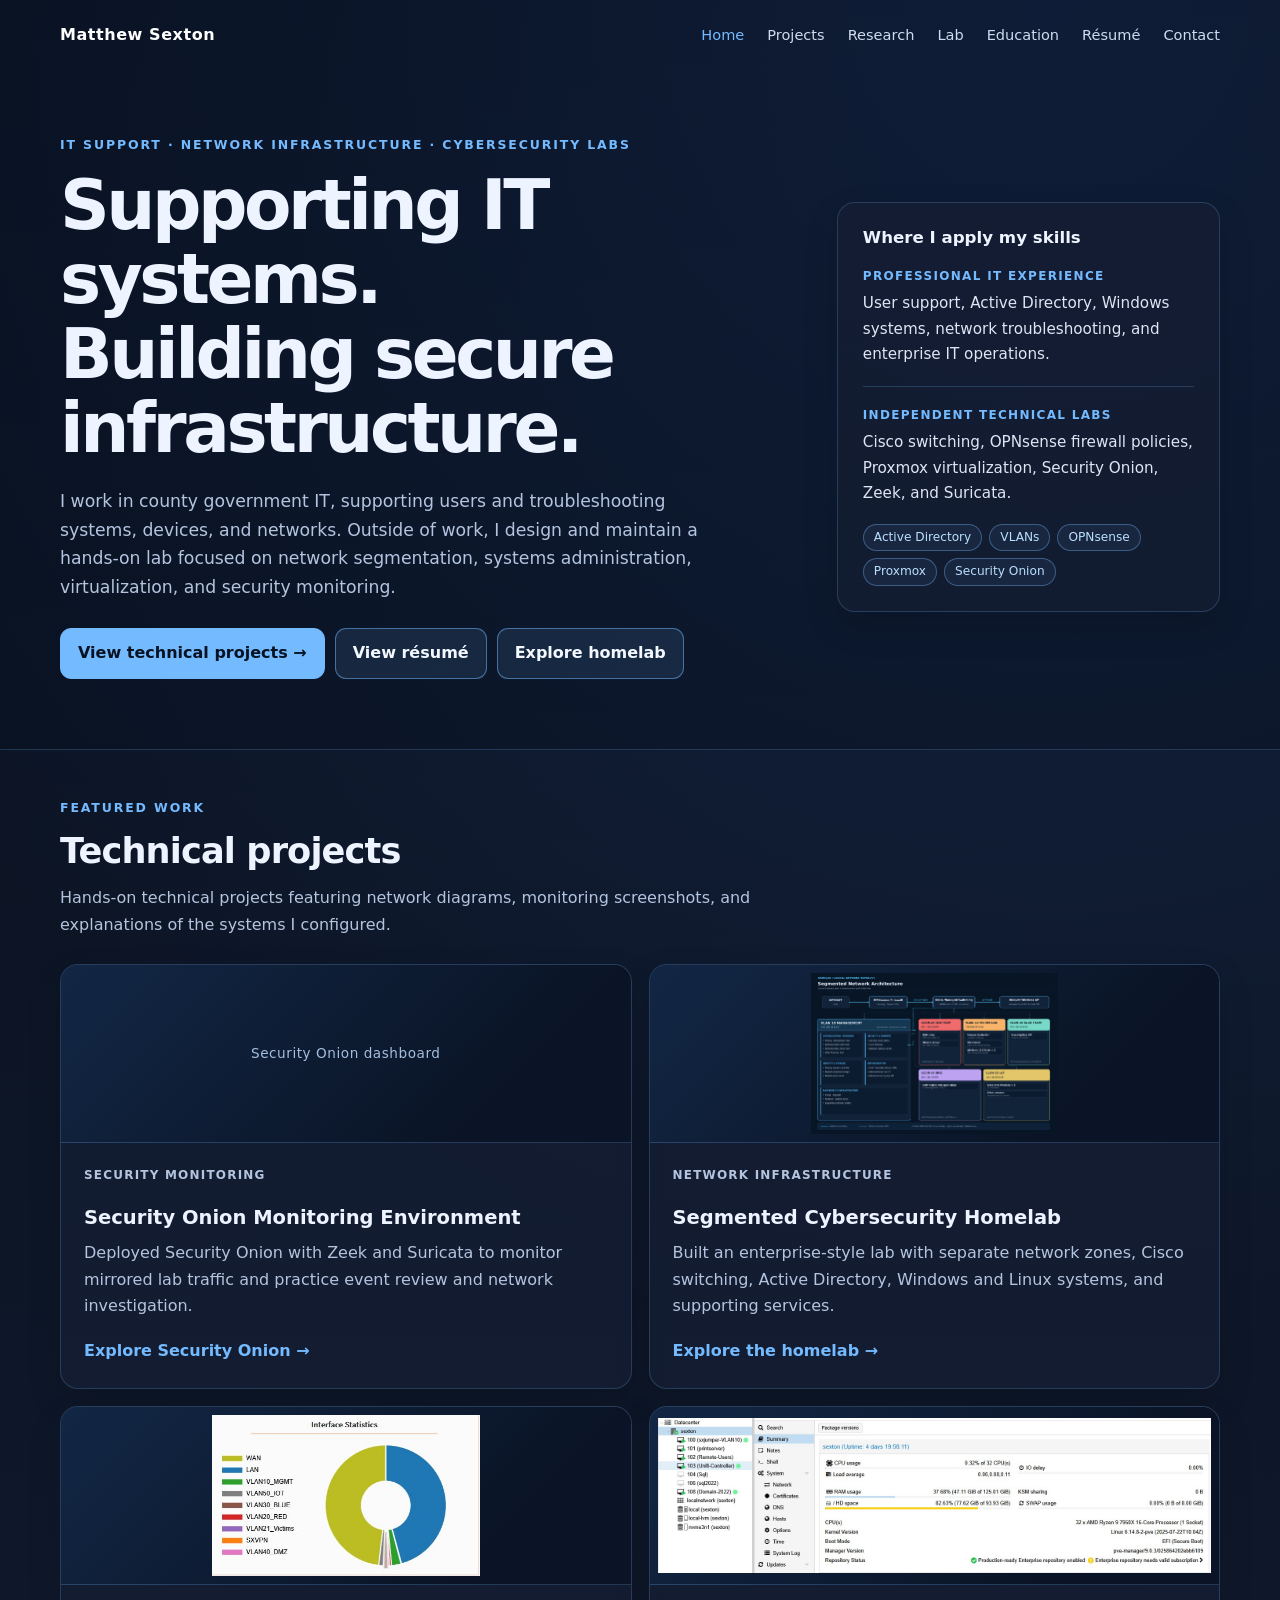
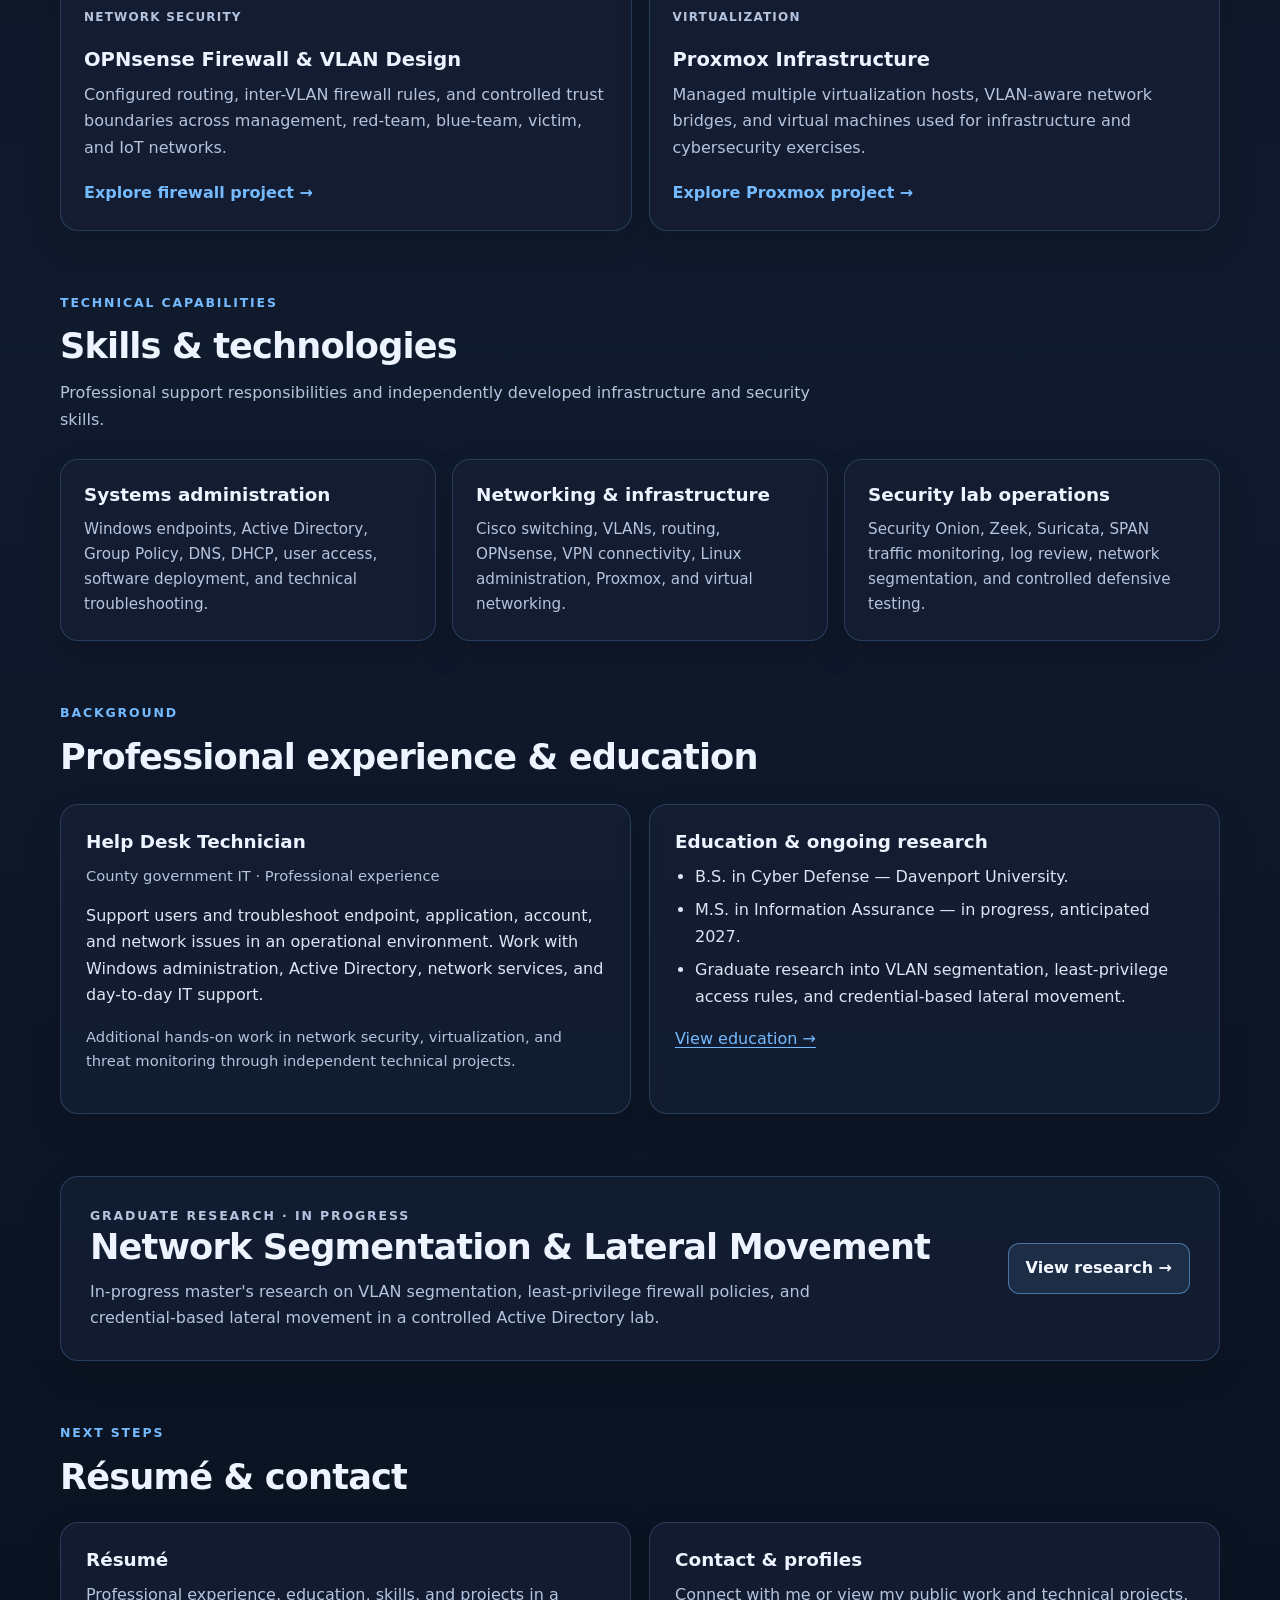
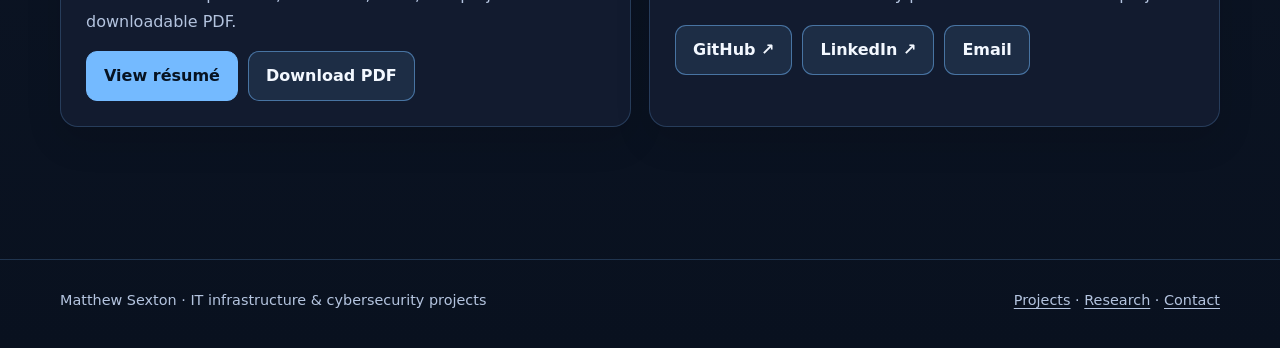
==== commit e5df784d: "Update index.html" ====
--- a/index.html
+++ b/index.html
@@ -306,5 +306,14 @@
       if (img.complete && !img.naturalWidth) hideMissingImage();
     });
   </script>
+  
+<!-- Cloudflare Web Analytics -->
+<script
+  type="module"
+  src="https://static.cloudflareinsights.com/beacon.min.js"
+  data-cf-beacon='{"token": "de27ab11b7f44787b326c32cf64f35da"}'>
+</script>
+<!-- End Cloudflare Web Analytics -->
+
 </body>
 </html>
